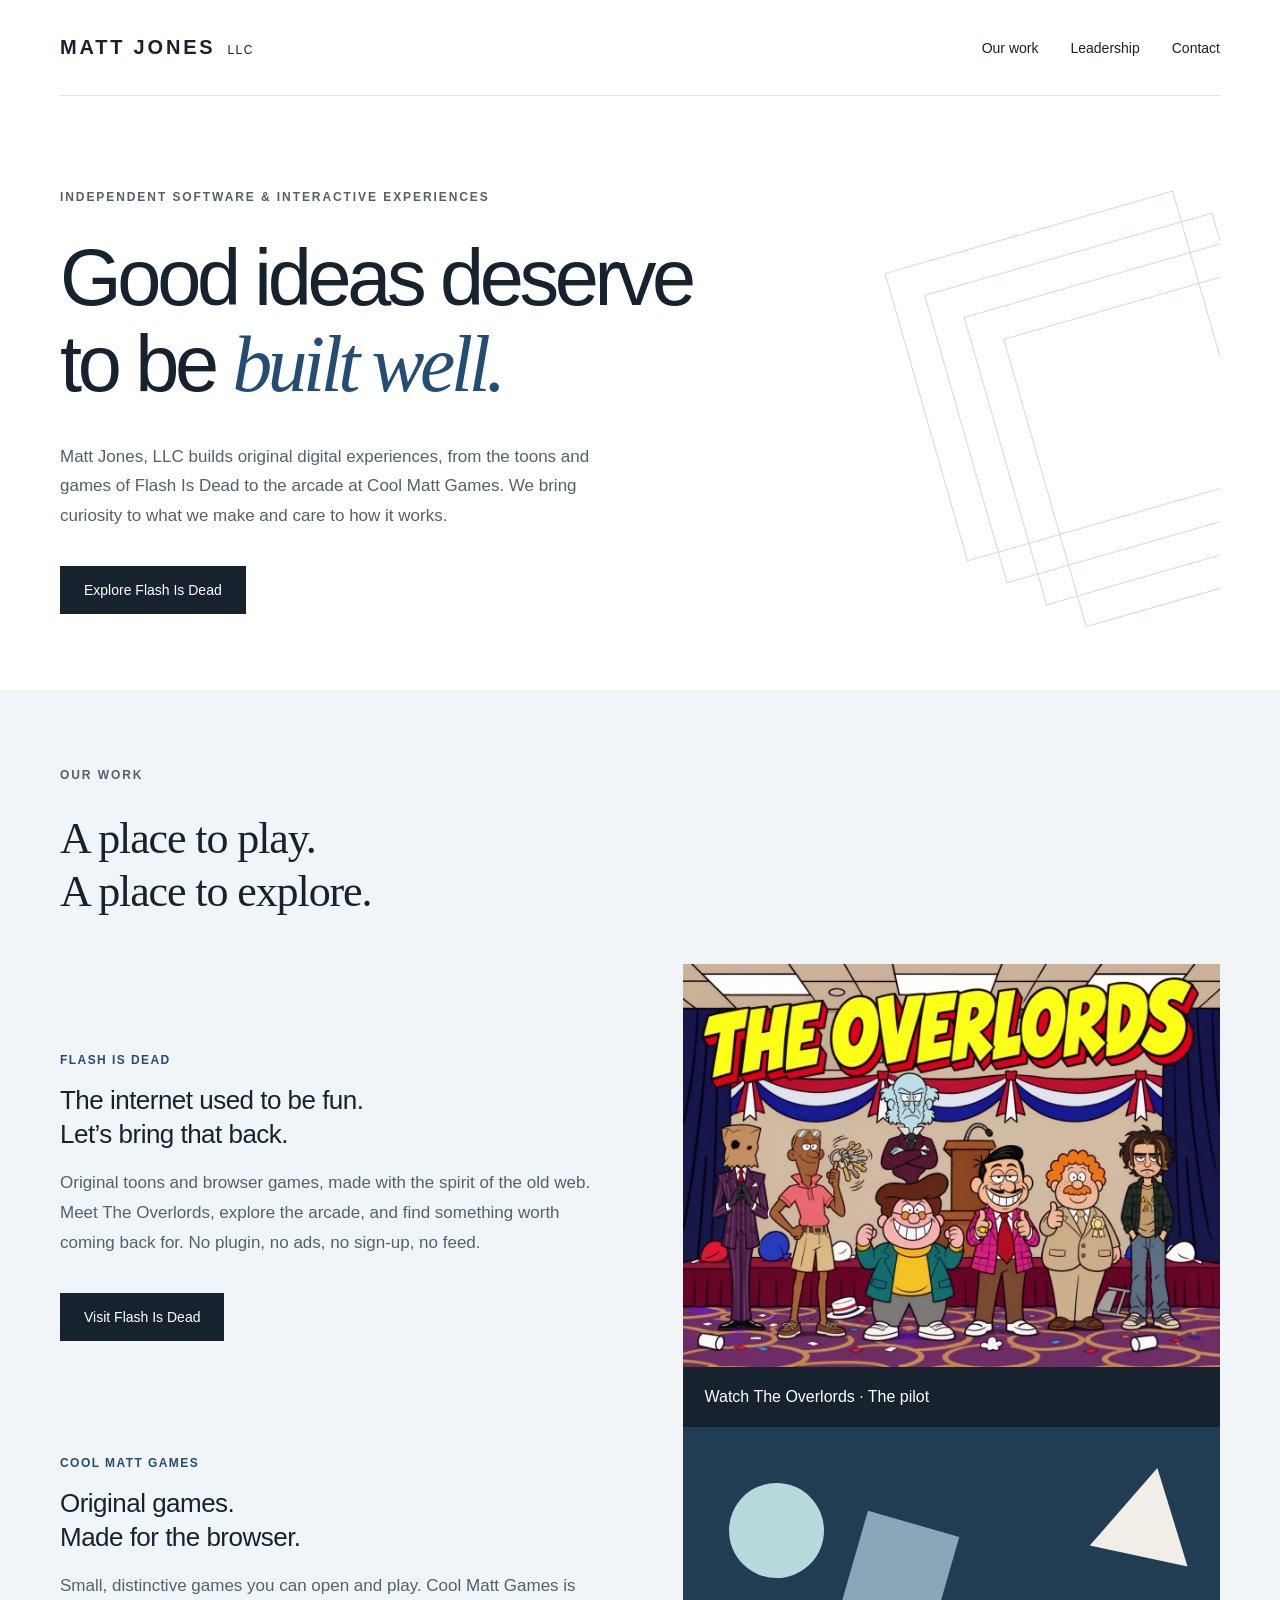
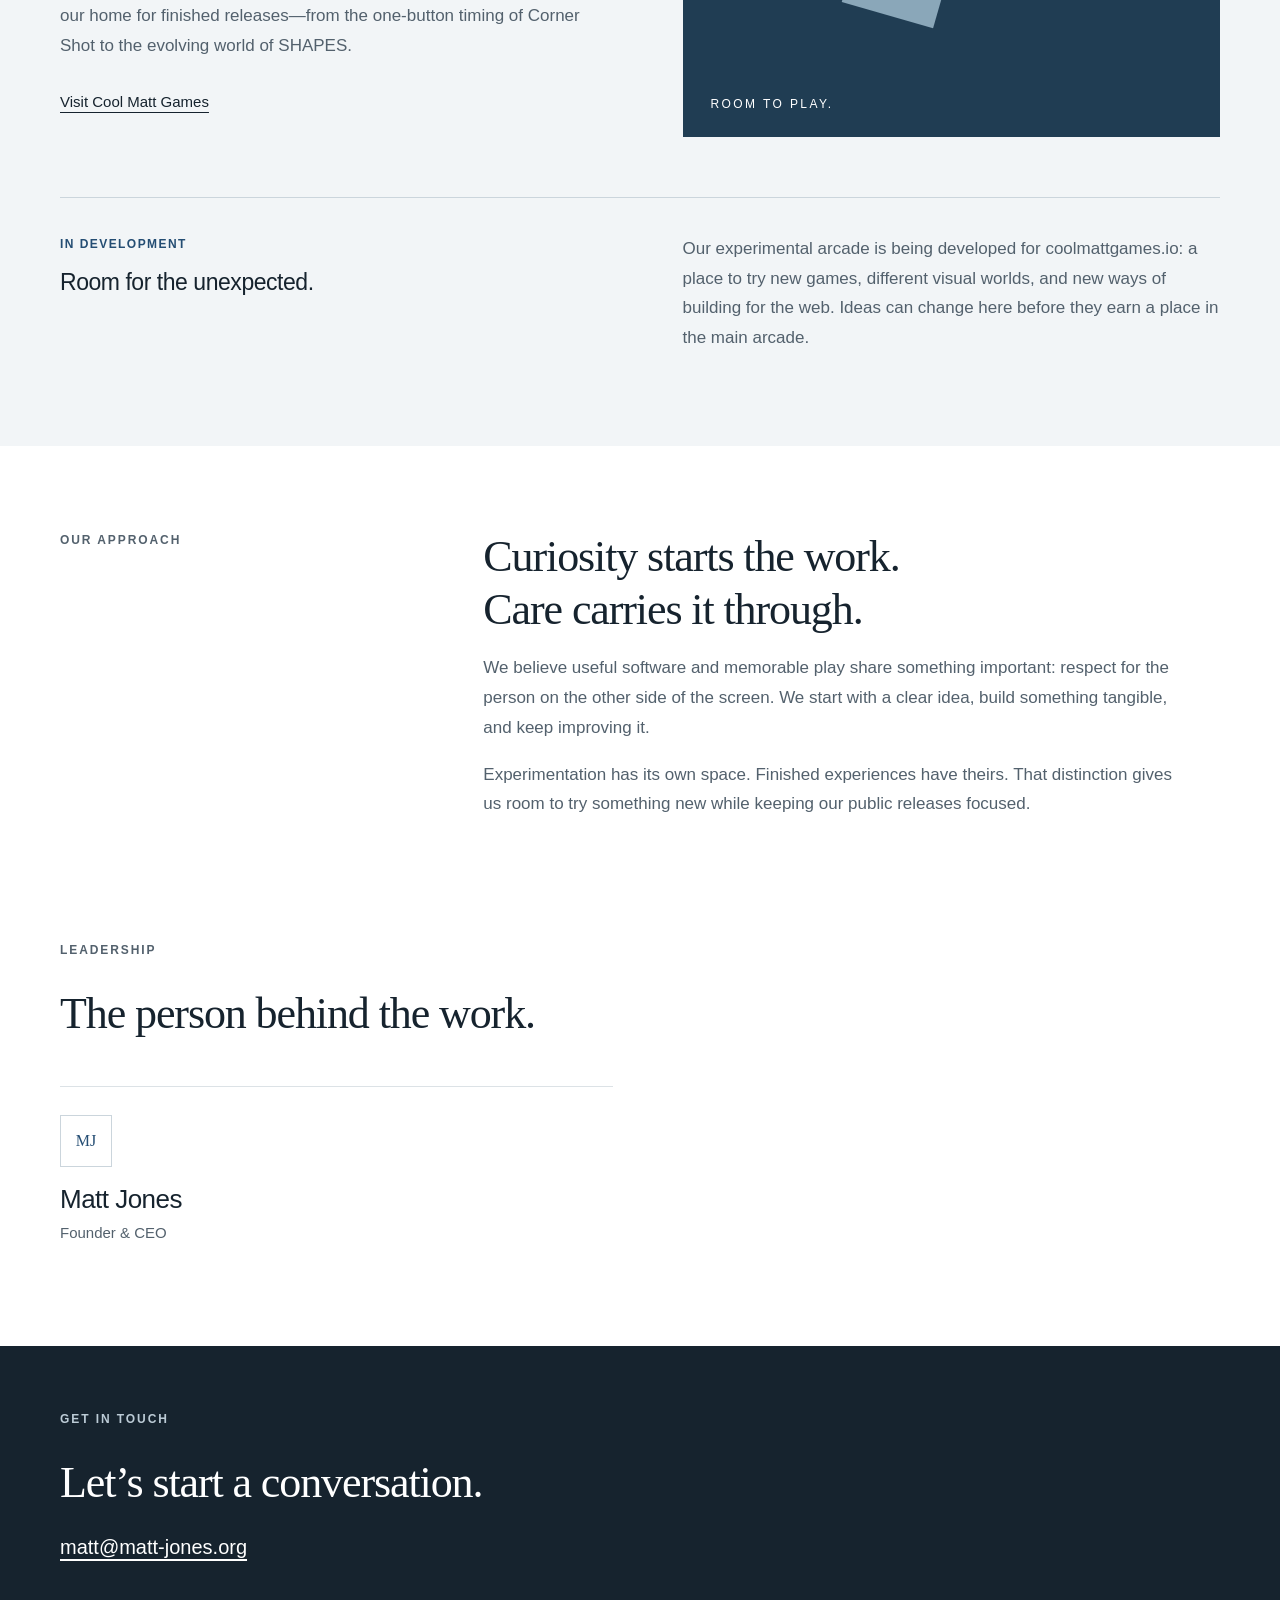
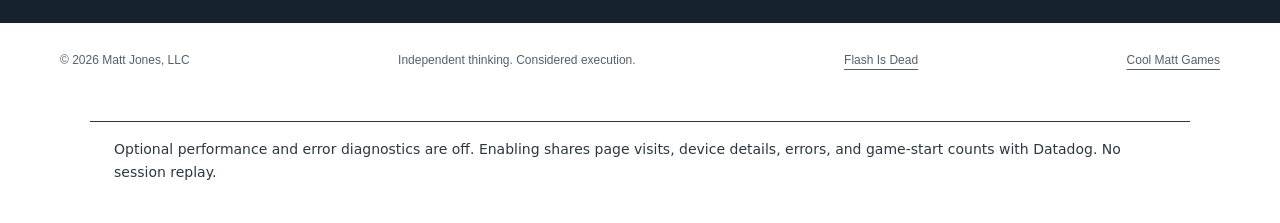
==== site/index.html @ fa7d37fa "Use Matt Jones avatar as the company favicon" ====
<!doctype html>
<html lang="en">
<head>
<meta charset="utf-8"><meta name="viewport" content="width=device-width, initial-scale=1">
<title>Matt Jones, LLC | Independent software & interactive experiences</title>
<meta name="description" content="Matt Jones, LLC is the company behind Flash Is Dead and Cool Matt Games. Original toons, browser games, and independent digital experiences.">
<link rel="canonical" href="https://matt-jones.org/"><link rel="stylesheet" href="assets/company.css">
<meta property="og:title" content="Matt Jones, LLC"><meta property="og:description" content="Original toons. Browser games. Independent experiences. Discover Flash Is Dead, from Matt Jones, LLC."><meta property="og:type" content="website"><meta property="og:url" content="https://matt-jones.org/">
<script defer src="./assets/monitoring-config.js"></script>
<script defer src="./assets/monitoring.js"></script>
<link rel="icon" href="favicon.ico?v=20261124" sizes="16x16 32x32 48x48">
<link rel="icon" type="image/png" sizes="16x16" href="favicon-16x16.png?v=20261124">
<link rel="icon" type="image/png" sizes="32x32" href="favicon-32x32.png?v=20261124">
</head>
<body>
<a class="skip" href="#main">Skip to content</a>
<header class="wrap"><a class="wordmark" href="./" aria-label="Matt Jones LLC home">MATT JONES<span>LLC</span></a><nav aria-label="Main navigation"><a href="#work">Our work</a><a href="#leadership">Leadership</a><a href="mailto:matt@matt-jones.org">Contact</a></nav></header>
<main id="main">
<section class="hero wrap"><p class="eyebrow">INDEPENDENT SOFTWARE & INTERACTIVE EXPERIENCES</p><h1>Good ideas deserve<br>to be <em>built well.</em></h1><div class="intro"><p>Matt Jones, LLC builds original digital experiences, from the toons and games of Flash Is Dead to the arcade at Cool Matt Games. We bring curiosity to what we make and care to how it works.</p><a class="button" href="https://flashisdead.com/">Explore Flash Is Dead</a></div><div class="architectural" aria-hidden="true"><span></span><span></span><span></span><span></span></div></section>
<section class="work" id="work"><div class="wrap"><div class="section-heading"><p class="eyebrow">OUR WORK</p><h2>A place to play.<br>A place to explore.</h2></div><article class="project featured-project" aria-labelledby="flash-title">
<div><span class="tag">FLASH IS DEAD</span><h3 id="flash-title">The internet used to be fun.<br>Let’s bring that back.</h3><p>Original toons and browser games, made with the spirit of the old web. Meet The Overlords, explore the arcade, and find something worth coming back for. No plugin, no ads, no sign-up, no feed.</p><a class="button" href="https://flashisdead.com/">Visit Flash Is Dead</a></div>
<a class="toon-preview" href="https://flashisdead.com/toons/the-overlords/" aria-label="Watch The Overlords on Flash Is Dead"><img src="assets/flash-is-dead-overlords.jpg" alt="The cast of The Overlords, an original cartoon on Flash Is Dead" width="800" height="600" loading="lazy"><span>Watch The Overlords · The pilot</span></a>
</article><article class="project"><div><span class="tag">COOL MATT GAMES</span><h3>Original games.<br>Made for the browser.</h3><p>Small, distinctive games you can open and play. Cool Matt Games is our home for finished releases—from the one-button timing of Corner Shot to the evolving world of SHAPES.</p><a class="text-link" href="https://coolmatt.games">Visit Cool Matt Games</a></div><div class="game-art" aria-hidden="true"><div class="circle"></div><div class="square"></div><div class="triangle"></div><span>ROOM TO PLAY.</span></div></article><article class="experiment"><div><span class="tag">IN DEVELOPMENT</span><h3>Room for the unexpected.</h3></div><p>Our experimental arcade is being developed for coolmattgames.io: a place to try new games, different visual worlds, and new ways of building for the web. Ideas can change here before they earn a place in the main arcade.</p></article></div></section>
<section class="approach wrap"><p class="eyebrow">OUR APPROACH</p><div><h2>Curiosity starts the work.<br>Care carries it through.</h2><p>We believe useful software and memorable play share something important: respect for the person on the other side of the screen. We start with a clear idea, build something tangible, and keep improving it.</p><p>Experimentation has its own space. Finished experiences have theirs. That distinction gives us room to try something new while keeping our public releases focused.</p></div></section>
<section id="leadership" class="leadership wrap"><div class="section-heading"><p class="eyebrow">LEADERSHIP</p><h2>The person behind the work.</h2></div><div class="people"><article><span class="monogram" aria-hidden="true">MJ</span><h3>Matt Jones</h3><p>Founder & CEO</p></article></div></section>
<section class="contact"><div class="wrap"><p class="eyebrow">GET IN TOUCH</p><h2>Let’s start a conversation.</h2><a href="mailto:matt@matt-jones.org">matt@matt-jones.org</a></div></section>
</main><footer class="wrap"><span>© 2026 Matt Jones, LLC</span><span>Independent thinking. Considered execution.</span><a href="https://flashisdead.com/">Flash Is Dead</a><a href="https://coolmatt.games">Cool Matt Games</a></footer>
</body></html>
---- site/assets/company.css ----
:root{color-scheme:light;--ink:#16232e;--muted:#53616d;--blue:#244d73;--line:#dce2e6;--paper:#fff;--soft:#f2f5f7;font-family:Arial,Helvetica,sans-serif;color:var(--ink);background:var(--paper)}
*{box-sizing:border-box}body{margin:0}a{color:inherit;text-underline-offset:5px}a:focus-visible{outline:3px solid #2e72ad;outline-offset:6px}.wrap{width:min(1160px,calc(100% - 96px));margin-inline:auto}header{display:flex;align-items:center;justify-content:space-between;padding-block:36px;border-bottom:1px solid var(--line)}.wordmark{text-decoration:none;letter-spacing:.14em;font-size:20px;font-weight:800}.wordmark span{font-weight:400;font-size:12px;letter-spacing:.12em;margin-left:12px}nav{display:flex;gap:32px}nav a{text-decoration:none;font-size:14px}nav a:hover,.text-link:hover{color:var(--blue)}.eyebrow{font-size:12px;letter-spacing:.16em;font-weight:700;margin:0 0 28px;line-height:1.6}.hero{padding-top:92px;position:relative;overflow:hidden;padding-bottom:76px}.hero h1{font-size:clamp(48px,6.2vw,82px);font-weight:400;line-height:1.08;letter-spacing:-.055em;margin:0 0 34px;position:relative;z-index:1}.hero em{font-family:Georgia,serif;font-weight:400;color:var(--blue)}.intro{max-width:570px;position:relative;z-index:1}.intro p,p{font-size:17px;line-height:1.75;color:var(--muted)}.button{display:inline-block;background:var(--ink);color:white;text-decoration:none;padding:16px 24px;font-size:14px;margin-top:18px}.button:hover{background:var(--blue)}.architectural{position:absolute;right:0;top:130px;width:300px;height:300px;transform:rotate(-16deg);opacity:.5;z-index:0}.architectural span{position:absolute;border:1px solid #a8b6c0;width:100%;height:100%}.architectural span:nth-child(2){inset:32px}.architectural span:nth-child(3){inset:64px}.architectural span:nth-child(4){inset:96px}.work{background:var(--soft);padding:76px 0}.section-heading{margin-bottom:45px}h2{font-family:Georgia,serif;font-size:clamp(30px,3.5vw,44px);font-weight:400;line-height:1.2;letter-spacing:-.025em;margin:0}h3{font-size:26px;line-height:1.3;font-weight:500;letter-spacing:-.02em;margin:16px 0}.project{display:grid;grid-template-columns:1fr 1fr;gap:85px;align-items:center}.tag{font-size:12px;font-weight:700;letter-spacing:.12em;color:var(--blue)}.text-link{font-size:15px;display:inline-block;margin-top:15px}.game-art{height:310px;background:#203d53;position:relative;overflow:hidden}.game-art span{position:absolute;left:28px;bottom:26px;color:#fff;font-size:12px;letter-spacing:.2em}.circle{width:95px;height:95px;border-radius:50%;background:#b8d9db;position:absolute;top:56px;left:46px}.square{width:95px;height:95px;background:#8aa7b9;position:absolute;top:95px;left:170px;transform:rotate(16deg)}.triangle{position:absolute;right:22px;top:40px;width:0;height:0;border-left:50px solid transparent;border-right:50px solid transparent;border-bottom:90px solid #f0eee7;transform:rotate(12deg)}.experiment{border-top:1px solid #cbd5dc;margin-top:60px;padding-top:36px;display:grid;grid-template-columns:1fr 1fr;gap:85px}.experiment p{margin-top:0}.experiment h3{font-size:23px}.approach{padding-block:85px;display:grid;grid-template-columns:1fr 2fr;gap:55px}.approach p{max-width:700px}.leadership{padding-block:20px 85px}.people{display:grid;grid-template-columns:1fr 1fr;gap:55px}.people article{border-top:1px solid var(--line);padding-top:28px}.monogram{display:inline-flex;width:52px;height:52px;border:1px solid #cbd5dc;align-items:center;justify-content:center;font-family:Georgia,serif;color:var(--blue)}.people h3{margin-bottom:3px}.people p{margin-top:0;font-size:15px}.contact{background:var(--ink);color:white;padding-block:64px}.contact a{display:inline-block;margin-top:26px;font-size:20px}.contact .eyebrow{color:#bccbd6}footer{display:flex;flex-wrap:wrap;gap:24px;justify-content:space-between;padding-block:30px;font-size:12px;color:var(--muted)}.skip{position:absolute;left:20px;top:-80px;background:white;padding:12px;z-index:10}.skip:focus{top:12px}
@media(max-width:900px){.architectural{right:-200px;opacity:.25}.project,.experiment{gap:35px}.triangle{right:-15px}.square{left:130px}.wrap{width:calc(100% - 48px)}}@media(max-width:620px){header{align-items:flex-start;gap:24px;flex-direction:column;padding-block:24px}nav{gap:26px}.hero{padding-block:55px}.hero h1{font-size:48px}.eyebrow{font-size:11px}.architectural{display:none}.work{padding-block:48px}.project,.experiment,.approach{grid-template-columns:1fr;gap:24px}.game-art{height:260px}.square{left:45%}.triangle{right:20px}.experiment{margin-top:36px}.approach{padding-block:52px}.people{gap:20px}.people h3{font-size:22px}.leadership{padding-bottom:48px}footer{flex-direction:column;gap:14px}.contact{padding-block:45px}}
nav{flex-wrap:wrap}.actions{display:flex;flex-wrap:wrap;align-items:center;gap:14px 28px;margin-top:18px}.actions .button,.actions .text-link{margin-top:0}.footer-links{display:flex;gap:24px}
.flash{background:var(--ink);color:#fff;padding:76px 0}.flash .wrap{display:grid;grid-template-columns:1fr 1fr;gap:85px;align-items:center}.flash .eyebrow{color:#bccbd6}.flash h2{font-size:clamp(38px,4.6vw,60px);line-height:1.08;margin-bottom:28px}.flash h2 em{color:#b8d9db}.flash p{color:#d5dee5;max-width:520px}.flash .actions{margin-top:28px}.button.light{background:#fff;color:var(--ink)}.button.light:hover{background:#b8d9db}.flash .text-link{color:#fff}.flash .text-link:hover{color:#b8d9db}.flash a:focus-visible{outline-color:#b8d9db}
.toon-preview{display:block;background:var(--ink);color:#fff;text-decoration:none}.toon-preview img{display:block;width:100%;height:auto;aspect-ratio:4/3;object-fit:cover}.toon-preview span{display:block;padding:18px 22px;font-size:16px;line-height:1.5}.toon-preview:hover span{text-decoration:underline}
.stack{padding-block:85px 60px}.stack-intro{display:grid;grid-template-columns:1fr 1fr;gap:85px;align-items:end;margin-bottom:50px}.stack-intro p{margin:0}.stack-list{display:grid;grid-template-columns:repeat(3,1fr);gap:0 55px;margin:0}.stack-list div{border-top:1px solid var(--line);padding:26px 0 32px}.stack-list dt{font-size:12px;font-weight:700;letter-spacing:.12em;color:var(--blue)}.stack-list dd{margin:14px 0 0;font-size:16px;line-height:1.7;color:var(--muted)}.stack-list strong{display:block;color:var(--ink);font-size:20px;font-weight:500;letter-spacing:-.015em;line-height:1.35;margin-bottom:6px}
@media(max-width:900px){.flash .wrap,.stack-intro{gap:35px}.stack-list{grid-template-columns:1fr 1fr;gap:0 35px}}@media(max-width:620px){nav{gap:12px 24px}.flash{padding-block:48px}.flash .wrap,.stack-intro{grid-template-columns:1fr;gap:28px}.stack{padding-block:52px}.stack-intro{margin-bottom:32px}.stack-list{grid-template-columns:1fr}}
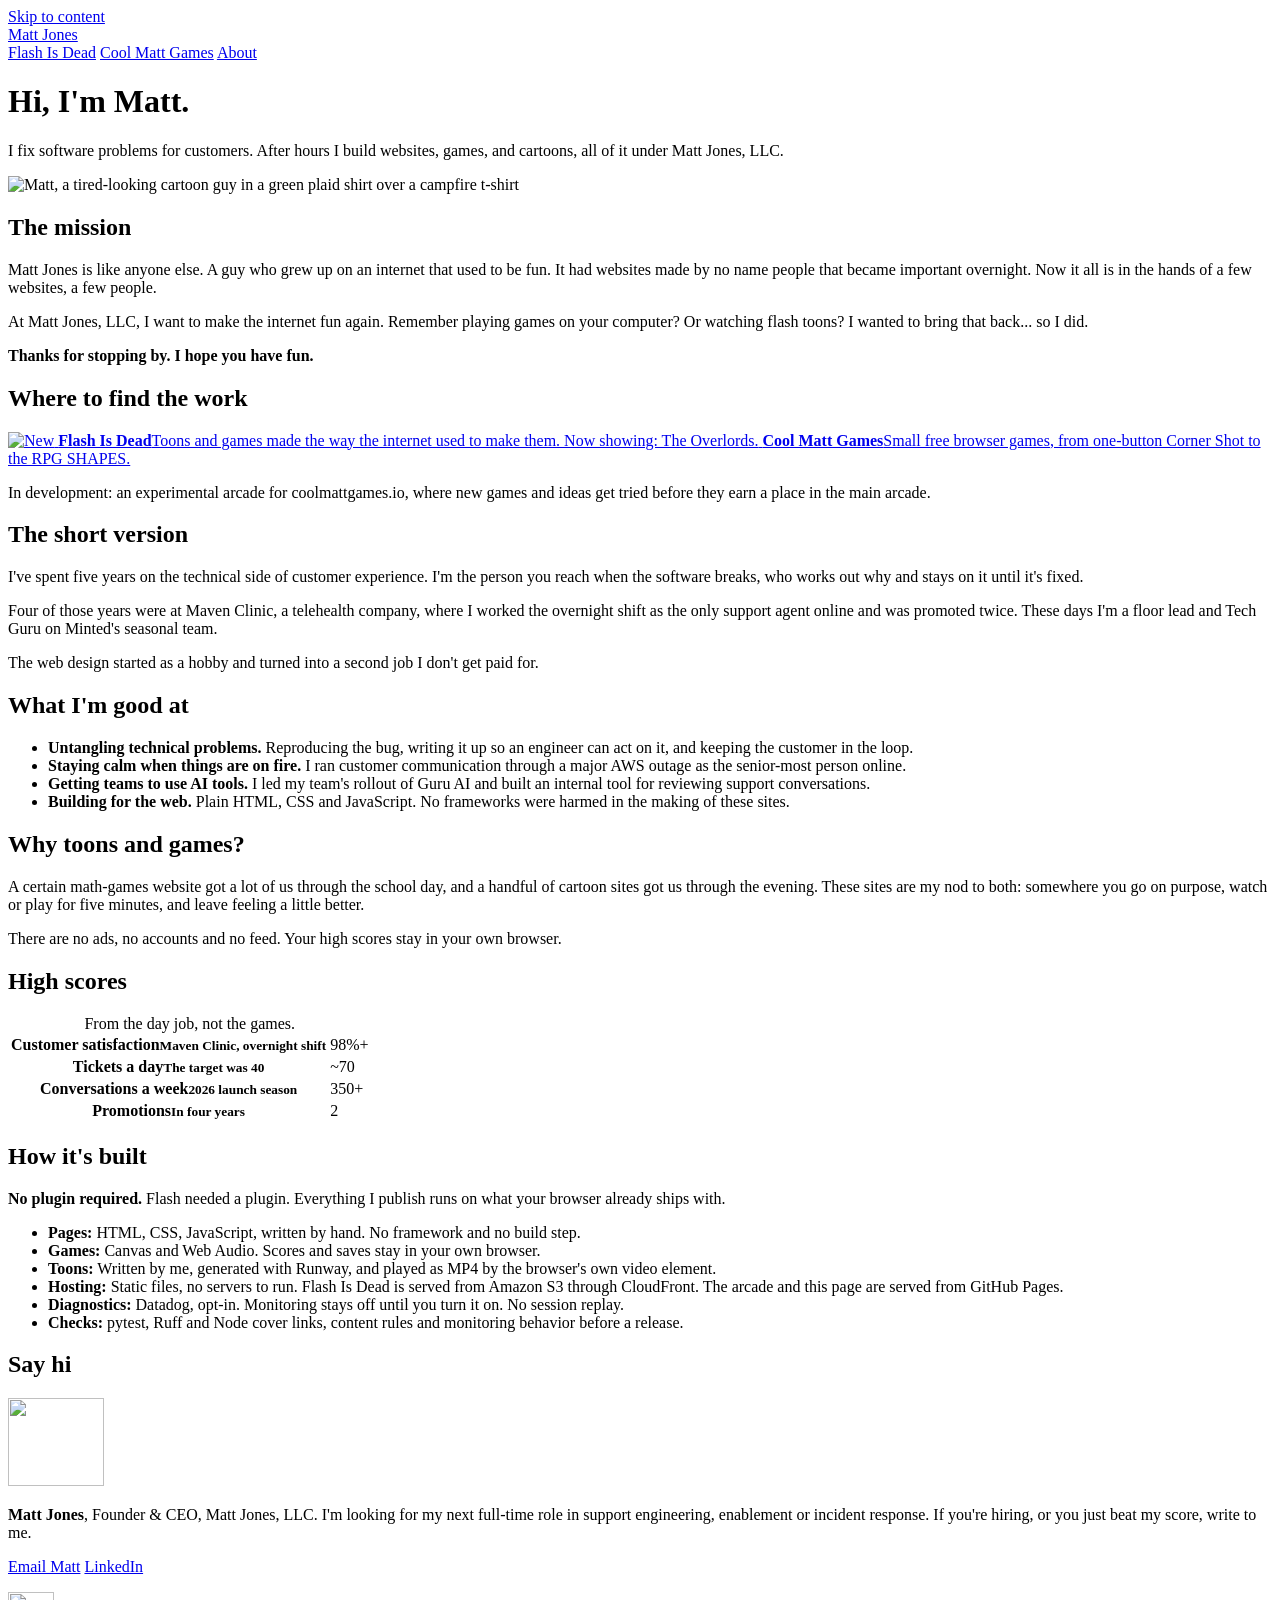
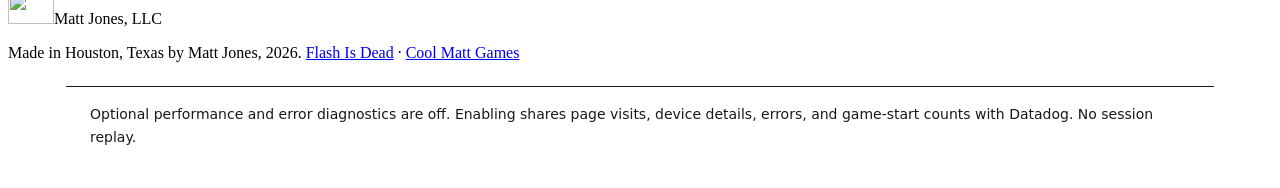
==== commit e28b47e6: "Make matt-jones.org the About section for all the sites Rebuild the home page in the same look as Fl" ====
--- a/site/index.html
+++ b/site/index.html
@@ -1,28 +1,181 @@
 <!doctype html>
 <html lang="en">
 <head>
-<meta charset="utf-8"><meta name="viewport" content="width=device-width, initial-scale=1">
-<title>Matt Jones, LLC | Independent software & interactive experiences</title>
-<meta name="description" content="Matt Jones, LLC is the company behind Flash Is Dead and Cool Matt Games. Original toons, browser games, and independent digital experiences.">
-<link rel="canonical" href="https://matt-jones.org/"><link rel="stylesheet" href="assets/company.css">
-<meta property="og:title" content="Matt Jones, LLC"><meta property="og:description" content="Original toons. Browser games. Independent experiences. Discover Flash Is Dead, from Matt Jones, LLC."><meta property="og:type" content="website"><meta property="og:url" content="https://matt-jones.org/">
-<script defer src="./assets/monitoring-config.js"></script>
-<script defer src="./assets/monitoring.js"></script>
-<link rel="icon" href="favicon.ico?v=20261124" sizes="16x16 32x32 48x48">
-<link rel="icon" type="image/png" sizes="16x16" href="favicon-16x16.png?v=20261124">
-<link rel="icon" type="image/png" sizes="32x32" href="favicon-32x32.png?v=20261124">
+<meta charset="utf-8">
+<meta name="viewport" content="width=device-width, initial-scale=1, viewport-fit=cover">
+<title>About Matt | Matt Jones, LLC</title>
+<meta name="description" content="Matt Jones, LLC is the home of Flash Is Dead and Cool Matt Games. Matt Jones: five years in tech-facing customer experience, making web cartoons and browser games on the side.">
+<meta name="theme-color" content="#071a3d">
+<meta property="og:title" content="About Matt | Matt Jones, LLC">
+<meta property="og:description" content="The person and the company behind Flash Is Dead and Cool Matt Games.">
+<meta property="og:type" content="profile">
+<meta property="og:url" content="https://matt-jones.org/">
+<link rel="canonical" href="https://matt-jones.org/">
+<link rel="icon" href="/favicon.svg" type="image/svg+xml">
+<link rel="stylesheet" href="/assets/site.css">
+<link rel="stylesheet" href="/assets/hub.css">
+<script defer src="/assets/monitoring-config.js"></script>
+<script defer src="/assets/monitoring.js"></script>
 </head>
 <body>
 <a class="skip" href="#main">Skip to content</a>
-<header class="wrap"><a class="wordmark" href="./" aria-label="Matt Jones LLC home">MATT JONES<span>LLC</span></a><nav aria-label="Main navigation"><a href="#work">Our work</a><a href="#leadership">Leadership</a><a href="mailto:matt@matt-jones.org">Contact</a></nav></header>
-<main id="main">
-<section class="hero wrap"><p class="eyebrow">INDEPENDENT SOFTWARE & INTERACTIVE EXPERIENCES</p><h1>Good ideas deserve<br>to be <em>built well.</em></h1><div class="intro"><p>Matt Jones, LLC builds original digital experiences, from the toons and games of Flash Is Dead to the arcade at Cool Matt Games. We bring curiosity to what we make and care to how it works.</p><a class="button" href="https://flashisdead.com/">Explore Flash Is Dead</a></div><div class="architectural" aria-hidden="true"><span></span><span></span><span></span><span></span></div></section>
-<section class="work" id="work"><div class="wrap"><div class="section-heading"><p class="eyebrow">OUR WORK</p><h2>A place to play.<br>A place to explore.</h2></div><article class="project featured-project" aria-labelledby="flash-title">
-<div><span class="tag">FLASH IS DEAD</span><h3 id="flash-title">The internet used to be fun.<br>Let’s bring that back.</h3><p>Original toons and browser games, made with the spirit of the old web. Meet The Overlords, explore the arcade, and find something worth coming back for. No plugin, no ads, no sign-up, no feed.</p><a class="button" href="https://flashisdead.com/">Visit Flash Is Dead</a></div>
-<a class="toon-preview" href="https://flashisdead.com/toons/the-overlords/" aria-label="Watch The Overlords on Flash Is Dead"><img src="assets/flash-is-dead-overlords.jpg" alt="The cast of The Overlords, an original cartoon on Flash Is Dead" width="800" height="600" loading="lazy"><span>Watch The Overlords · The pilot</span></a>
-</article><article class="project"><div><span class="tag">COOL MATT GAMES</span><h3>Original games.<br>Made for the browser.</h3><p>Small, distinctive games you can open and play. Cool Matt Games is our home for finished releases—from the one-button timing of Corner Shot to the evolving world of SHAPES.</p><a class="text-link" href="https://coolmatt.games">Visit Cool Matt Games</a></div><div class="game-art" aria-hidden="true"><div class="circle"></div><div class="square"></div><div class="triangle"></div><span>ROOM TO PLAY.</span></div></article><article class="experiment"><div><span class="tag">IN DEVELOPMENT</span><h3>Room for the unexpected.</h3></div><p>Our experimental arcade is being developed for coolmattgames.io: a place to try new games, different visual worlds, and new ways of building for the web. Ideas can change here before they earn a place in the main arcade.</p></article></div></section>
-<section class="approach wrap"><p class="eyebrow">OUR APPROACH</p><div><h2>Curiosity starts the work.<br>Care carries it through.</h2><p>We believe useful software and memorable play share something important: respect for the person on the other side of the screen. We start with a clear idea, build something tangible, and keep improving it.</p><p>Experimentation has its own space. Finished experiences have theirs. That distinction gives us room to try something new while keeping our public releases focused.</p></div></section>
-<section id="leadership" class="leadership wrap"><div class="section-heading"><p class="eyebrow">LEADERSHIP</p><h2>The person behind the work.</h2></div><div class="people"><article><span class="monogram" aria-hidden="true">MJ</span><h3>Matt Jones</h3><p>Founder & CEO</p></article></div></section>
-<section class="contact"><div class="wrap"><p class="eyebrow">GET IN TOUCH</p><h2>Let’s start a conversation.</h2><a href="mailto:matt@matt-jones.org">matt@matt-jones.org</a></div></section>
-</main><footer class="wrap"><span>© 2026 Matt Jones, LLC</span><span>Independent thinking. Considered execution.</span><a href="https://flashisdead.com/">Flash Is Dead</a><a href="https://coolmatt.games">Cool Matt Games</a></footer>
-</body></html>
+<div class="sky-bubbles" aria-hidden="true"></div>
+
+<div class="page">
+  <header class="topbar">
+    <a class="brand" href="/"><span class="brand-orb" aria-hidden="true"></span>Matt Jones</a>
+    <nav class="nav" aria-label="Site">
+      <a href="https://flashisdead.com/">Flash Is Dead</a>
+      <a href="https://coolmatt.games/">Cool Matt Games</a>
+      <a href="/" aria-current="page">About</a>
+    </nav>
+  </header>
+
+  <main id="main">
+    <div class="masthead with-pal">
+      <div>
+        <h1 class="wordmark">Hi, I'm Matt.</h1>
+        <p class="tagline">I fix software problems for customers. After hours I build websites, games, and cartoons, all of it under Matt Jones, LLC.</p>
+      </div>
+      <div class="heroes">
+        <img class="hero-matt" src="/assets/cast/matt.webp" alt="Matt, a tired-looking cartoon guy in a green plaid shirt over a campfire t-shirt" width="190" height="600">
+      </div>
+    </div>
+
+    <div class="desk">
+      <section class="win" aria-labelledby="mission-title">
+        <div class="win-bar">
+          <h2 id="mission-title">The mission</h2>
+          <span class="win-dots" aria-hidden="true"><i></i><i></i><i></i></span>
+        </div>
+        <div class="win-body">
+          <p>Matt Jones is like anyone else. A guy who grew up on an internet that used to be fun. It had websites made by no name people that became important overnight. Now it all is in the hands of a few websites, a few people.</p>
+          <p>At Matt Jones, LLC, I want to make the internet fun again. Remember playing games on your computer? Or watching flash toons? I wanted to bring that back... so I did.</p>
+          <p><strong>Thanks for stopping by. I hope you have fun.</strong></p>
+        </div>
+      </section>
+
+      <section class="win" aria-labelledby="work-title" id="work">
+        <div class="win-bar">
+          <h2 id="work-title">Where to find the work</h2>
+          <span class="win-dots" aria-hidden="true"><i></i><i></i><i></i></span>
+        </div>
+        <div class="win-body">
+          <div class="shelf">
+            <a class="cart is-new" href="https://flashisdead.com/" id="flash-is-dead">
+              <picture class="cart-new"><source media="(prefers-reduced-motion: reduce)" srcset="/assets/gifs/new-badge.png"><img class="gif" src="/assets/gifs/new-badge.gif" alt="New" width="64" height="64"></picture>
+              <span class="cart-art toon" aria-hidden="true"></span>
+              <span><strong>Flash Is Dead</strong><span>Toons and games made the way the internet used to make them. Now showing: The Overlords.</span></span>
+            </a>
+            <a class="cart" href="https://coolmatt.games/">
+              <span class="cart-art corner" aria-hidden="true"></span>
+              <span><strong>Cool Matt Games</strong><span>Small free browser games, from one-button Corner Shot to the RPG SHAPES.</span></span>
+            </a>
+          </div>
+          <p class="fine">In development: an experimental arcade for coolmattgames.io, where new games and ideas get tried before they earn a place in the main arcade.</p>
+        </div>
+      </section>
+
+      <div class="stack">
+        <section class="win" aria-labelledby="short-title">
+          <div class="win-bar">
+            <h2 id="short-title">The short version</h2>
+            <span class="win-dots" aria-hidden="true"><i></i><i></i><i></i></span>
+          </div>
+          <div class="win-body">
+            <p>I've spent five years on the technical side of customer experience. I'm the person you reach when the software breaks, who works out why and stays on it until it's fixed.</p>
+            <p>Four of those years were at Maven Clinic, a telehealth company, where I worked the overnight shift as the only support agent online and was promoted twice. These days I'm a floor lead and Tech Guru on Minted's seasonal team.</p>
+            <p>The web design started as a hobby and turned into a second job I don't get paid for.</p>
+          </div>
+        </section>
+
+        <section class="win" aria-labelledby="good-title">
+          <div class="win-bar">
+            <h2 id="good-title">What I'm good at</h2>
+            <span class="win-dots" aria-hidden="true"><i></i><i></i><i></i></span>
+          </div>
+          <div class="win-body">
+            <ul class="plain-list">
+              <li><strong>Untangling technical problems.</strong> Reproducing the bug, writing it up so an engineer can act on it, and keeping the customer in the loop.</li>
+              <li><strong>Staying calm when things are on fire.</strong> I ran customer communication through a major AWS outage as the senior-most person online.</li>
+              <li><strong>Getting teams to use AI tools.</strong> I led my team's rollout of Guru AI and built an internal tool for reviewing support conversations.</li>
+              <li><strong>Building for the web.</strong> Plain HTML, CSS and JavaScript. No frameworks were harmed in the making of these sites.</li>
+            </ul>
+          </div>
+        </section>
+
+        <section class="win" aria-labelledby="why-title">
+          <div class="win-bar">
+            <h2 id="why-title">Why toons and games?</h2>
+            <span class="win-dots" aria-hidden="true"><i></i><i></i><i></i></span>
+          </div>
+          <div class="win-body">
+            <p>A certain math-games website got a lot of us through the school day, and a handful of cartoon sites got us through the evening. These sites are my nod to both: somewhere you go on purpose, watch or play for five minutes, and leave feeling a little better.</p>
+            <p>There are no ads, no accounts and no feed. Your high scores stay in your own browser.</p>
+          </div>
+        </section>
+      </div>
+
+      <div class="stack">
+        <section class="win" aria-labelledby="scores-title">
+          <div class="win-bar">
+            <h2 id="scores-title">High scores</h2>
+            <span class="win-dots" aria-hidden="true"><i></i><i></i><i></i></span>
+          </div>
+          <div class="win-body">
+            <table class="scores">
+              <caption>From the day job, not the games.</caption>
+              <tbody>
+                <tr><th scope="row">Customer satisfaction<small>Maven Clinic, overnight shift</small></th><td><span class="lcd">98%+</span></td></tr>
+                <tr><th scope="row">Tickets a day<small>The target was 40</small></th><td><span class="lcd">~70</span></td></tr>
+                <tr><th scope="row">Conversations a week<small>2026 launch season</small></th><td><span class="lcd">350+</span></td></tr>
+                <tr><th scope="row">Promotions<small>In four years</small></th><td><span class="lcd">2</span></td></tr>
+              </tbody>
+            </table>
+          </div>
+        </section>
+
+        <section class="win" aria-labelledby="stack-title" id="stack">
+          <div class="win-bar">
+            <h2 id="stack-title">How it's built</h2>
+            <span class="win-dots" aria-hidden="true"><i></i><i></i><i></i></span>
+          </div>
+          <div class="win-body">
+            <p><strong>No plugin required.</strong> Flash needed a plugin. Everything I publish runs on what your browser already ships with.</p>
+            <ul class="plain-list">
+              <li><strong>Pages:</strong> HTML, CSS, JavaScript, written by hand. No framework and no build step.</li>
+              <li><strong>Games:</strong> Canvas and Web Audio. Scores and saves stay in your own browser.</li>
+              <li><strong>Toons:</strong> Written by me, generated with Runway, and played as MP4 by the browser's own video element.</li>
+              <li><strong>Hosting:</strong> Static files, no servers to run. Flash Is Dead is served from Amazon S3 through CloudFront. The arcade and this page are served from GitHub Pages.</li>
+              <li><strong>Diagnostics:</strong> Datadog, opt-in. Monitoring stays off until you turn it on. No session replay.</li>
+              <li><strong>Checks:</strong> pytest, Ruff and Node cover links, content rules and monitoring behavior before a release.</li>
+            </ul>
+          </div>
+        </section>
+
+        <section class="win" aria-labelledby="hi-title" id="leadership">
+          <div class="win-bar">
+            <h2 id="hi-title">Say hi</h2>
+            <span class="win-dots" aria-hidden="true"><i></i><i></i><i></i></span>
+          </div>
+          <div class="win-body">
+            <div class="who"><picture><source media="(prefers-reduced-motion: reduce)" srcset="/assets/gifs/mail.png"><img class="gif" src="/assets/gifs/mail.gif" alt="" width="96" height="88"></picture><p><strong>Matt Jones</strong>, Founder &amp; CEO, Matt Jones, LLC. I'm looking for my next full-time role in support engineering, enablement or incident response. If you're hiring, or you just beat my score, write to me.</p></div>
+            <div class="btn-row">
+              <a class="btn" href="mailto:matt@matt-jones.org">Email Matt</a>
+              <a class="btn btn-quiet" href="https://www.linkedin.com/in/mattjoneshtx" rel="noopener">LinkedIn</a>
+            </div>
+          </div>
+        </section>
+      </div>
+    </div>
+  </main>
+
+  <footer class="status">
+    <p><picture><source media="(prefers-reduced-motion: reduce)" srcset="/assets/gifs/equalizer.png"><img class="gif" src="/assets/gifs/equalizer.gif" alt="" width="46" height="32"></picture>Matt Jones, LLC</p>
+    <p>Made in Houston, Texas by Matt Jones, 2026. <a href="https://flashisdead.com/">Flash Is Dead</a> &middot; <a href="https://coolmatt.games/">Cool Matt Games</a></p>
+  </footer>
+</div>
+
+<script src="/assets/site.js"></script>
+</body>
+</html>
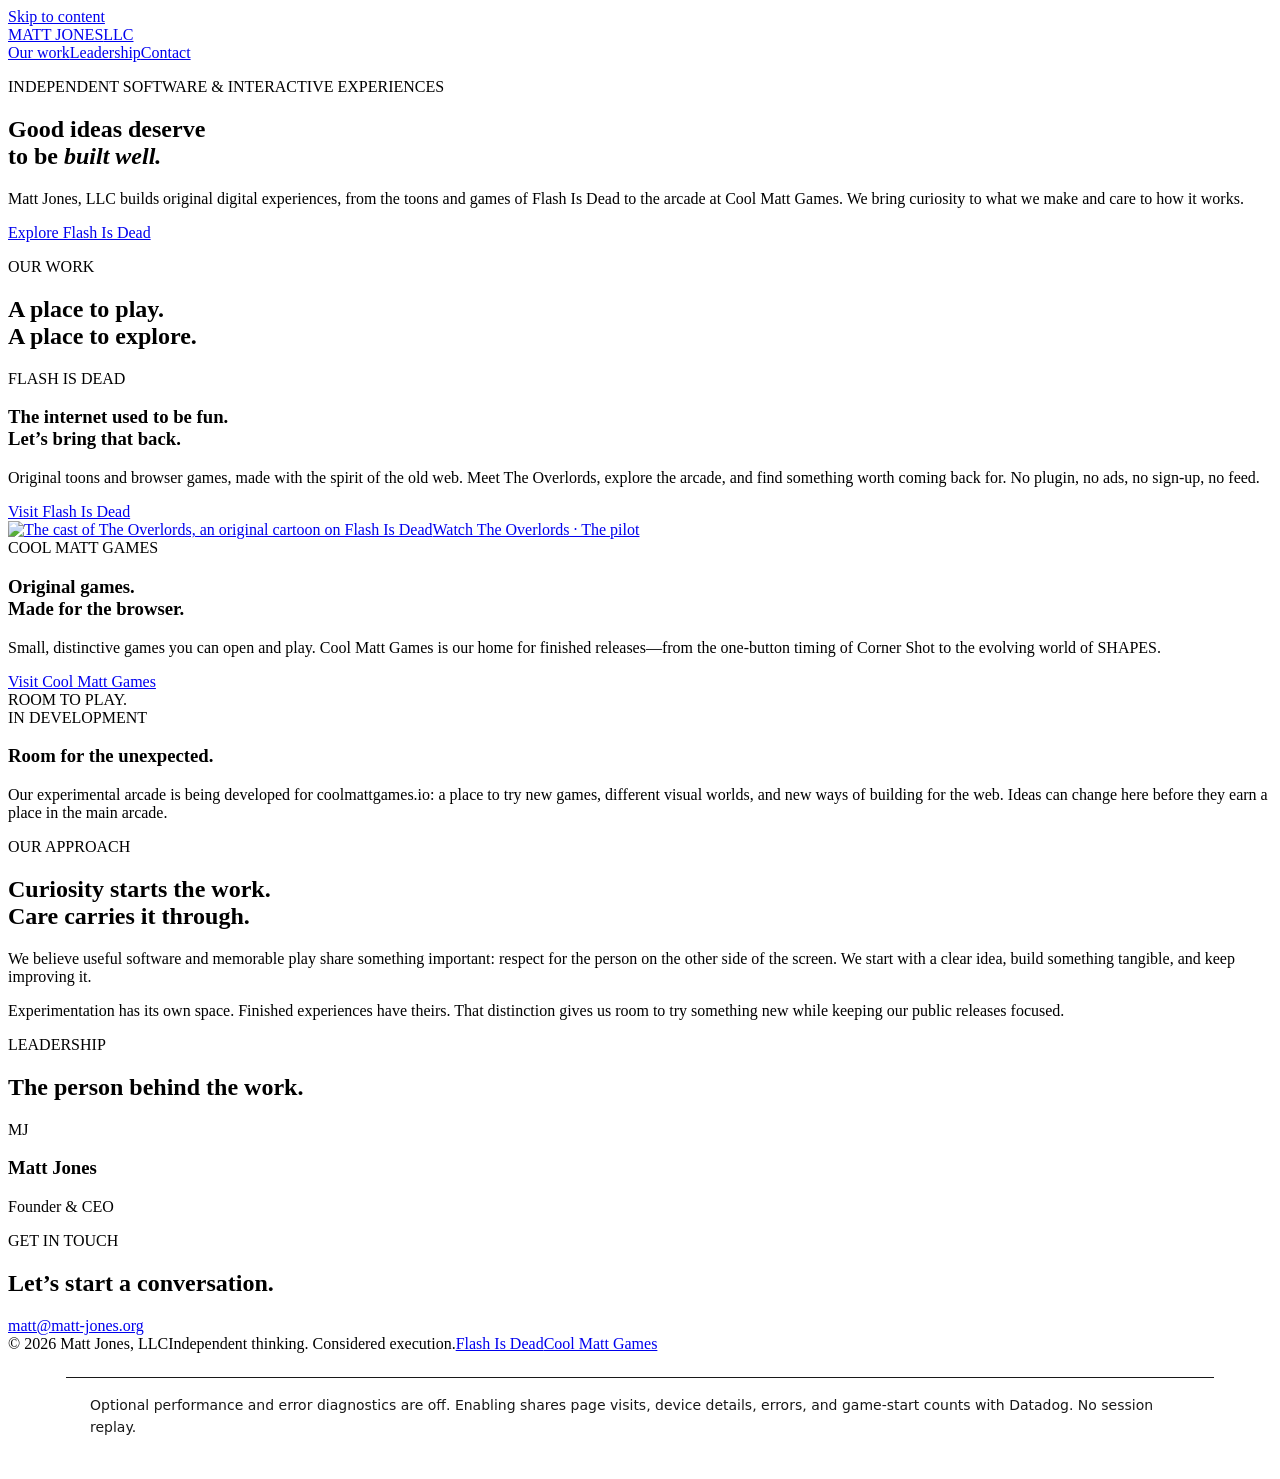
==== commit 81d39602: "Match avatar favicon to the Flash Is Dead character artwork" ====
--- a/site/index.html
+++ b/site/index.html
@@ -1,181 +1,28 @@
 <!doctype html>
 <html lang="en">
 <head>
-<meta charset="utf-8">
-<meta name="viewport" content="width=device-width, initial-scale=1, viewport-fit=cover">
-<title>About Matt | Matt Jones, LLC</title>
-<meta name="description" content="Matt Jones, LLC is the home of Flash Is Dead and Cool Matt Games. Matt Jones: five years in tech-facing customer experience, making web cartoons and browser games on the side.">
-<meta name="theme-color" content="#071a3d">
-<meta property="og:title" content="About Matt | Matt Jones, LLC">
-<meta property="og:description" content="The person and the company behind Flash Is Dead and Cool Matt Games.">
-<meta property="og:type" content="profile">
-<meta property="og:url" content="https://matt-jones.org/">
-<link rel="canonical" href="https://matt-jones.org/">
-<link rel="icon" href="/favicon.svg" type="image/svg+xml">
-<link rel="stylesheet" href="/assets/site.css">
-<link rel="stylesheet" href="/assets/hub.css">
-<script defer src="/assets/monitoring-config.js"></script>
-<script defer src="/assets/monitoring.js"></script>
+<meta charset="utf-8"><meta name="viewport" content="width=device-width, initial-scale=1">
+<title>Matt Jones, LLC | Independent software & interactive experiences</title>
+<meta name="description" content="Matt Jones, LLC is the company behind Flash Is Dead and Cool Matt Games. Original toons, browser games, and independent digital experiences.">
+<link rel="canonical" href="https://matt-jones.org/"><link rel="stylesheet" href="assets/company.css">
+<meta property="og:title" content="Matt Jones, LLC"><meta property="og:description" content="Original toons. Browser games. Independent experiences. Discover Flash Is Dead, from Matt Jones, LLC."><meta property="og:type" content="website"><meta property="og:url" content="https://matt-jones.org/">
+<script defer src="./assets/monitoring-config.js"></script>
+<script defer src="./assets/monitoring.js"></script>
+<link rel="icon" href="favicon.ico?v=20261124b" sizes="16x16 32x32 48x48">
+<link rel="icon" type="image/png" sizes="16x16" href="favicon-16x16.png?v=20261124b">
+<link rel="icon" type="image/png" sizes="32x32" href="favicon-32x32.png?v=20261124b">
 </head>
 <body>
 <a class="skip" href="#main">Skip to content</a>
-<div class="sky-bubbles" aria-hidden="true"></div>
-
-<div class="page">
-  <header class="topbar">
-    <a class="brand" href="/"><span class="brand-orb" aria-hidden="true"></span>Matt Jones</a>
-    <nav class="nav" aria-label="Site">
-      <a href="https://flashisdead.com/">Flash Is Dead</a>
-      <a href="https://coolmatt.games/">Cool Matt Games</a>
-      <a href="/" aria-current="page">About</a>
-    </nav>
-  </header>
-
-  <main id="main">
-    <div class="masthead with-pal">
-      <div>
-        <h1 class="wordmark">Hi, I'm Matt.</h1>
-        <p class="tagline">I fix software problems for customers. After hours I build websites, games, and cartoons, all of it under Matt Jones, LLC.</p>
-      </div>
-      <div class="heroes">
-        <img class="hero-matt" src="/assets/cast/matt.webp" alt="Matt, a tired-looking cartoon guy in a green plaid shirt over a campfire t-shirt" width="190" height="600">
-      </div>
-    </div>
-
-    <div class="desk">
-      <section class="win" aria-labelledby="mission-title">
-        <div class="win-bar">
-          <h2 id="mission-title">The mission</h2>
-          <span class="win-dots" aria-hidden="true"><i></i><i></i><i></i></span>
-        </div>
-        <div class="win-body">
-          <p>Matt Jones is like anyone else. A guy who grew up on an internet that used to be fun. It had websites made by no name people that became important overnight. Now it all is in the hands of a few websites, a few people.</p>
-          <p>At Matt Jones, LLC, I want to make the internet fun again. Remember playing games on your computer? Or watching flash toons? I wanted to bring that back... so I did.</p>
-          <p><strong>Thanks for stopping by. I hope you have fun.</strong></p>
-        </div>
-      </section>
-
-      <section class="win" aria-labelledby="work-title" id="work">
-        <div class="win-bar">
-          <h2 id="work-title">Where to find the work</h2>
-          <span class="win-dots" aria-hidden="true"><i></i><i></i><i></i></span>
-        </div>
-        <div class="win-body">
-          <div class="shelf">
-            <a class="cart is-new" href="https://flashisdead.com/" id="flash-is-dead">
-              <picture class="cart-new"><source media="(prefers-reduced-motion: reduce)" srcset="/assets/gifs/new-badge.png"><img class="gif" src="/assets/gifs/new-badge.gif" alt="New" width="64" height="64"></picture>
-              <span class="cart-art toon" aria-hidden="true"></span>
-              <span><strong>Flash Is Dead</strong><span>Toons and games made the way the internet used to make them. Now showing: The Overlords.</span></span>
-            </a>
-            <a class="cart" href="https://coolmatt.games/">
-              <span class="cart-art corner" aria-hidden="true"></span>
-              <span><strong>Cool Matt Games</strong><span>Small free browser games, from one-button Corner Shot to the RPG SHAPES.</span></span>
-            </a>
-          </div>
-          <p class="fine">In development: an experimental arcade for coolmattgames.io, where new games and ideas get tried before they earn a place in the main arcade.</p>
-        </div>
-      </section>
-
-      <div class="stack">
-        <section class="win" aria-labelledby="short-title">
-          <div class="win-bar">
-            <h2 id="short-title">The short version</h2>
-            <span class="win-dots" aria-hidden="true"><i></i><i></i><i></i></span>
-          </div>
-          <div class="win-body">
-            <p>I've spent five years on the technical side of customer experience. I'm the person you reach when the software breaks, who works out why and stays on it until it's fixed.</p>
-            <p>Four of those years were at Maven Clinic, a telehealth company, where I worked the overnight shift as the only support agent online and was promoted twice. These days I'm a floor lead and Tech Guru on Minted's seasonal team.</p>
-            <p>The web design started as a hobby and turned into a second job I don't get paid for.</p>
-          </div>
-        </section>
-
-        <section class="win" aria-labelledby="good-title">
-          <div class="win-bar">
-            <h2 id="good-title">What I'm good at</h2>
-            <span class="win-dots" aria-hidden="true"><i></i><i></i><i></i></span>
-          </div>
-          <div class="win-body">
-            <ul class="plain-list">
-              <li><strong>Untangling technical problems.</strong> Reproducing the bug, writing it up so an engineer can act on it, and keeping the customer in the loop.</li>
-              <li><strong>Staying calm when things are on fire.</strong> I ran customer communication through a major AWS outage as the senior-most person online.</li>
-              <li><strong>Getting teams to use AI tools.</strong> I led my team's rollout of Guru AI and built an internal tool for reviewing support conversations.</li>
-              <li><strong>Building for the web.</strong> Plain HTML, CSS and JavaScript. No frameworks were harmed in the making of these sites.</li>
-            </ul>
-          </div>
-        </section>
-
-        <section class="win" aria-labelledby="why-title">
-          <div class="win-bar">
-            <h2 id="why-title">Why toons and games?</h2>
-            <span class="win-dots" aria-hidden="true"><i></i><i></i><i></i></span>
-          </div>
-          <div class="win-body">
-            <p>A certain math-games website got a lot of us through the school day, and a handful of cartoon sites got us through the evening. These sites are my nod to both: somewhere you go on purpose, watch or play for five minutes, and leave feeling a little better.</p>
-            <p>There are no ads, no accounts and no feed. Your high scores stay in your own browser.</p>
-          </div>
-        </section>
-      </div>
-
-      <div class="stack">
-        <section class="win" aria-labelledby="scores-title">
-          <div class="win-bar">
-            <h2 id="scores-title">High scores</h2>
-            <span class="win-dots" aria-hidden="true"><i></i><i></i><i></i></span>
-          </div>
-          <div class="win-body">
-            <table class="scores">
-              <caption>From the day job, not the games.</caption>
-              <tbody>
-                <tr><th scope="row">Customer satisfaction<small>Maven Clinic, overnight shift</small></th><td><span class="lcd">98%+</span></td></tr>
-                <tr><th scope="row">Tickets a day<small>The target was 40</small></th><td><span class="lcd">~70</span></td></tr>
-                <tr><th scope="row">Conversations a week<small>2026 launch season</small></th><td><span class="lcd">350+</span></td></tr>
-                <tr><th scope="row">Promotions<small>In four years</small></th><td><span class="lcd">2</span></td></tr>
-              </tbody>
-            </table>
-          </div>
-        </section>
-
-        <section class="win" aria-labelledby="stack-title" id="stack">
-          <div class="win-bar">
-            <h2 id="stack-title">How it's built</h2>
-            <span class="win-dots" aria-hidden="true"><i></i><i></i><i></i></span>
-          </div>
-          <div class="win-body">
-            <p><strong>No plugin required.</strong> Flash needed a plugin. Everything I publish runs on what your browser already ships with.</p>
-            <ul class="plain-list">
-              <li><strong>Pages:</strong> HTML, CSS, JavaScript, written by hand. No framework and no build step.</li>
-              <li><strong>Games:</strong> Canvas and Web Audio. Scores and saves stay in your own browser.</li>
-              <li><strong>Toons:</strong> Written by me, generated with Runway, and played as MP4 by the browser's own video element.</li>
-              <li><strong>Hosting:</strong> Static files, no servers to run. Flash Is Dead is served from Amazon S3 through CloudFront. The arcade and this page are served from GitHub Pages.</li>
-              <li><strong>Diagnostics:</strong> Datadog, opt-in. Monitoring stays off until you turn it on. No session replay.</li>
-              <li><strong>Checks:</strong> pytest, Ruff and Node cover links, content rules and monitoring behavior before a release.</li>
-            </ul>
-          </div>
-        </section>
-
-        <section class="win" aria-labelledby="hi-title" id="leadership">
-          <div class="win-bar">
-            <h2 id="hi-title">Say hi</h2>
-            <span class="win-dots" aria-hidden="true"><i></i><i></i><i></i></span>
-          </div>
-          <div class="win-body">
-            <div class="who"><picture><source media="(prefers-reduced-motion: reduce)" srcset="/assets/gifs/mail.png"><img class="gif" src="/assets/gifs/mail.gif" alt="" width="96" height="88"></picture><p><strong>Matt Jones</strong>, Founder &amp; CEO, Matt Jones, LLC. I'm looking for my next full-time role in support engineering, enablement or incident response. If you're hiring, or you just beat my score, write to me.</p></div>
-            <div class="btn-row">
-              <a class="btn" href="mailto:matt@matt-jones.org">Email Matt</a>
-              <a class="btn btn-quiet" href="https://www.linkedin.com/in/mattjoneshtx" rel="noopener">LinkedIn</a>
-            </div>
-          </div>
-        </section>
-      </div>
-    </div>
-  </main>
-
-  <footer class="status">
-    <p><picture><source media="(prefers-reduced-motion: reduce)" srcset="/assets/gifs/equalizer.png"><img class="gif" src="/assets/gifs/equalizer.gif" alt="" width="46" height="32"></picture>Matt Jones, LLC</p>
-    <p>Made in Houston, Texas by Matt Jones, 2026. <a href="https://flashisdead.com/">Flash Is Dead</a> &middot; <a href="https://coolmatt.games/">Cool Matt Games</a></p>
-  </footer>
-</div>
-
-<script src="/assets/site.js"></script>
-</body>
-</html>
+<header class="wrap"><a class="wordmark" href="./" aria-label="Matt Jones LLC home">MATT JONES<span>LLC</span></a><nav aria-label="Main navigation"><a href="#work">Our work</a><a href="#leadership">Leadership</a><a href="mailto:matt@matt-jones.org">Contact</a></nav></header>
+<main id="main">
+<section class="hero wrap"><p class="eyebrow">INDEPENDENT SOFTWARE & INTERACTIVE EXPERIENCES</p><h1>Good ideas deserve<br>to be <em>built well.</em></h1><div class="intro"><p>Matt Jones, LLC builds original digital experiences, from the toons and games of Flash Is Dead to the arcade at Cool Matt Games. We bring curiosity to what we make and care to how it works.</p><a class="button" href="https://flashisdead.com/">Explore Flash Is Dead</a></div><div class="architectural" aria-hidden="true"><span></span><span></span><span></span><span></span></div></section>
+<section class="work" id="work"><div class="wrap"><div class="section-heading"><p class="eyebrow">OUR WORK</p><h2>A place to play.<br>A place to explore.</h2></div><article class="project featured-project" aria-labelledby="flash-title">
+<div><span class="tag">FLASH IS DEAD</span><h3 id="flash-title">The internet used to be fun.<br>Let’s bring that back.</h3><p>Original toons and browser games, made with the spirit of the old web. Meet The Overlords, explore the arcade, and find something worth coming back for. No plugin, no ads, no sign-up, no feed.</p><a class="button" href="https://flashisdead.com/">Visit Flash Is Dead</a></div>
+<a class="toon-preview" href="https://flashisdead.com/toons/the-overlords/" aria-label="Watch The Overlords on Flash Is Dead"><img src="assets/flash-is-dead-overlords.jpg" alt="The cast of The Overlords, an original cartoon on Flash Is Dead" width="800" height="600" loading="lazy"><span>Watch The Overlords · The pilot</span></a>
+</article><article class="project"><div><span class="tag">COOL MATT GAMES</span><h3>Original games.<br>Made for the browser.</h3><p>Small, distinctive games you can open and play. Cool Matt Games is our home for finished releases—from the one-button timing of Corner Shot to the evolving world of SHAPES.</p><a class="text-link" href="https://coolmatt.games">Visit Cool Matt Games</a></div><div class="game-art" aria-hidden="true"><div class="circle"></div><div class="square"></div><div class="triangle"></div><span>ROOM TO PLAY.</span></div></article><article class="experiment"><div><span class="tag">IN DEVELOPMENT</span><h3>Room for the unexpected.</h3></div><p>Our experimental arcade is being developed for coolmattgames.io: a place to try new games, different visual worlds, and new ways of building for the web. Ideas can change here before they earn a place in the main arcade.</p></article></div></section>
+<section class="approach wrap"><p class="eyebrow">OUR APPROACH</p><div><h2>Curiosity starts the work.<br>Care carries it through.</h2><p>We believe useful software and memorable play share something important: respect for the person on the other side of the screen. We start with a clear idea, build something tangible, and keep improving it.</p><p>Experimentation has its own space. Finished experiences have theirs. That distinction gives us room to try something new while keeping our public releases focused.</p></div></section>
+<section id="leadership" class="leadership wrap"><div class="section-heading"><p class="eyebrow">LEADERSHIP</p><h2>The person behind the work.</h2></div><div class="people"><article><span class="monogram" aria-hidden="true">MJ</span><h3>Matt Jones</h3><p>Founder & CEO</p></article></div></section>
+<section class="contact"><div class="wrap"><p class="eyebrow">GET IN TOUCH</p><h2>Let’s start a conversation.</h2><a href="mailto:matt@matt-jones.org">matt@matt-jones.org</a></div></section>
+</main><footer class="wrap"><span>© 2026 Matt Jones, LLC</span><span>Independent thinking. Considered execution.</span><a href="https://flashisdead.com/">Flash Is Dead</a><a href="https://coolmatt.games">Cool Matt Games</a></footer>
+</body></html>
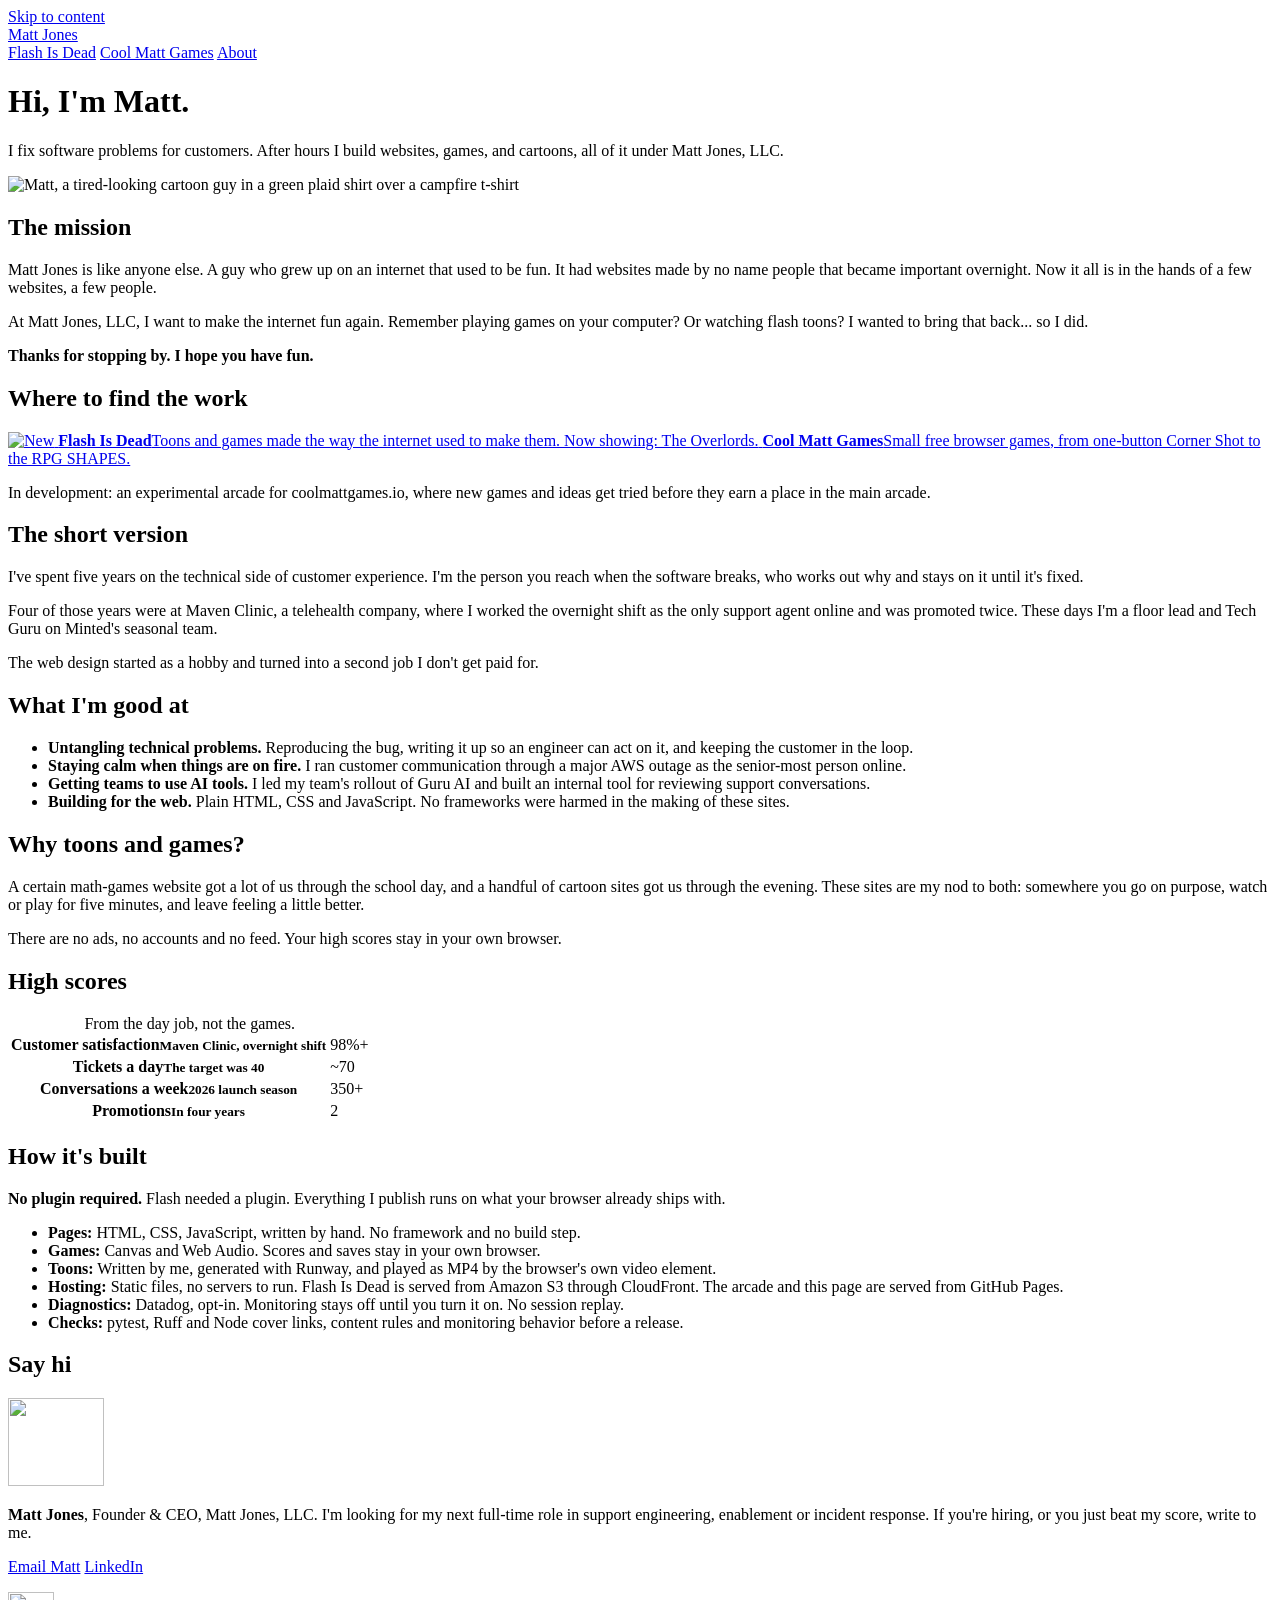
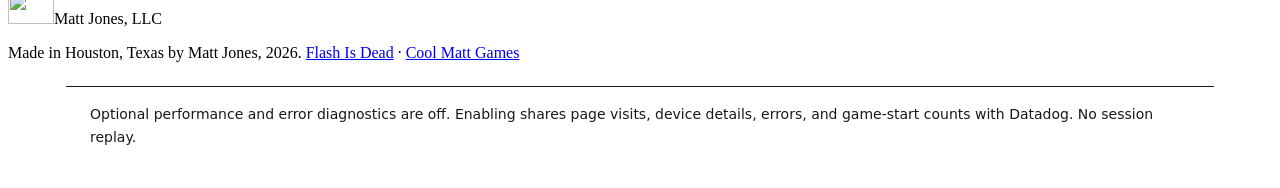
==== commit 2533f6d7: "Merge pull request #8 from Matt-Jones-LLC/about-hub" ====
--- a/site/index.html
+++ b/site/index.html
@@ -1,28 +1,181 @@
 <!doctype html>
 <html lang="en">
 <head>
-<meta charset="utf-8"><meta name="viewport" content="width=device-width, initial-scale=1">
-<title>Matt Jones, LLC | Independent software & interactive experiences</title>
-<meta name="description" content="Matt Jones, LLC is the company behind Flash Is Dead and Cool Matt Games. Original toons, browser games, and independent digital experiences.">
-<link rel="canonical" href="https://matt-jones.org/"><link rel="stylesheet" href="assets/company.css">
-<meta property="og:title" content="Matt Jones, LLC"><meta property="og:description" content="Original toons. Browser games. Independent experiences. Discover Flash Is Dead, from Matt Jones, LLC."><meta property="og:type" content="website"><meta property="og:url" content="https://matt-jones.org/">
-<script defer src="./assets/monitoring-config.js"></script>
-<script defer src="./assets/monitoring.js"></script>
-<link rel="icon" href="favicon.ico?v=20261124b" sizes="16x16 32x32 48x48">
-<link rel="icon" type="image/png" sizes="16x16" href="favicon-16x16.png?v=20261124b">
-<link rel="icon" type="image/png" sizes="32x32" href="favicon-32x32.png?v=20261124b">
+<meta charset="utf-8">
+<meta name="viewport" content="width=device-width, initial-scale=1, viewport-fit=cover">
+<title>About Matt | Matt Jones, LLC</title>
+<meta name="description" content="Matt Jones, LLC is the home of Flash Is Dead and Cool Matt Games. Matt Jones: five years in tech-facing customer experience, making web cartoons and browser games on the side.">
+<meta name="theme-color" content="#071a3d">
+<meta property="og:title" content="About Matt | Matt Jones, LLC">
+<meta property="og:description" content="The person and the company behind Flash Is Dead and Cool Matt Games.">
+<meta property="og:type" content="profile">
+<meta property="og:url" content="https://matt-jones.org/">
+<link rel="canonical" href="https://matt-jones.org/">
+<link rel="icon" href="/favicon.svg" type="image/svg+xml">
+<link rel="stylesheet" href="/assets/site.css">
+<link rel="stylesheet" href="/assets/hub.css">
+<script defer src="/assets/monitoring-config.js"></script>
+<script defer src="/assets/monitoring.js"></script>
 </head>
 <body>
 <a class="skip" href="#main">Skip to content</a>
-<header class="wrap"><a class="wordmark" href="./" aria-label="Matt Jones LLC home">MATT JONES<span>LLC</span></a><nav aria-label="Main navigation"><a href="#work">Our work</a><a href="#leadership">Leadership</a><a href="mailto:matt@matt-jones.org">Contact</a></nav></header>
-<main id="main">
-<section class="hero wrap"><p class="eyebrow">INDEPENDENT SOFTWARE & INTERACTIVE EXPERIENCES</p><h1>Good ideas deserve<br>to be <em>built well.</em></h1><div class="intro"><p>Matt Jones, LLC builds original digital experiences, from the toons and games of Flash Is Dead to the arcade at Cool Matt Games. We bring curiosity to what we make and care to how it works.</p><a class="button" href="https://flashisdead.com/">Explore Flash Is Dead</a></div><div class="architectural" aria-hidden="true"><span></span><span></span><span></span><span></span></div></section>
-<section class="work" id="work"><div class="wrap"><div class="section-heading"><p class="eyebrow">OUR WORK</p><h2>A place to play.<br>A place to explore.</h2></div><article class="project featured-project" aria-labelledby="flash-title">
-<div><span class="tag">FLASH IS DEAD</span><h3 id="flash-title">The internet used to be fun.<br>Let’s bring that back.</h3><p>Original toons and browser games, made with the spirit of the old web. Meet The Overlords, explore the arcade, and find something worth coming back for. No plugin, no ads, no sign-up, no feed.</p><a class="button" href="https://flashisdead.com/">Visit Flash Is Dead</a></div>
-<a class="toon-preview" href="https://flashisdead.com/toons/the-overlords/" aria-label="Watch The Overlords on Flash Is Dead"><img src="assets/flash-is-dead-overlords.jpg" alt="The cast of The Overlords, an original cartoon on Flash Is Dead" width="800" height="600" loading="lazy"><span>Watch The Overlords · The pilot</span></a>
-</article><article class="project"><div><span class="tag">COOL MATT GAMES</span><h3>Original games.<br>Made for the browser.</h3><p>Small, distinctive games you can open and play. Cool Matt Games is our home for finished releases—from the one-button timing of Corner Shot to the evolving world of SHAPES.</p><a class="text-link" href="https://coolmatt.games">Visit Cool Matt Games</a></div><div class="game-art" aria-hidden="true"><div class="circle"></div><div class="square"></div><div class="triangle"></div><span>ROOM TO PLAY.</span></div></article><article class="experiment"><div><span class="tag">IN DEVELOPMENT</span><h3>Room for the unexpected.</h3></div><p>Our experimental arcade is being developed for coolmattgames.io: a place to try new games, different visual worlds, and new ways of building for the web. Ideas can change here before they earn a place in the main arcade.</p></article></div></section>
-<section class="approach wrap"><p class="eyebrow">OUR APPROACH</p><div><h2>Curiosity starts the work.<br>Care carries it through.</h2><p>We believe useful software and memorable play share something important: respect for the person on the other side of the screen. We start with a clear idea, build something tangible, and keep improving it.</p><p>Experimentation has its own space. Finished experiences have theirs. That distinction gives us room to try something new while keeping our public releases focused.</p></div></section>
-<section id="leadership" class="leadership wrap"><div class="section-heading"><p class="eyebrow">LEADERSHIP</p><h2>The person behind the work.</h2></div><div class="people"><article><span class="monogram" aria-hidden="true">MJ</span><h3>Matt Jones</h3><p>Founder & CEO</p></article></div></section>
-<section class="contact"><div class="wrap"><p class="eyebrow">GET IN TOUCH</p><h2>Let’s start a conversation.</h2><a href="mailto:matt@matt-jones.org">matt@matt-jones.org</a></div></section>
-</main><footer class="wrap"><span>© 2026 Matt Jones, LLC</span><span>Independent thinking. Considered execution.</span><a href="https://flashisdead.com/">Flash Is Dead</a><a href="https://coolmatt.games">Cool Matt Games</a></footer>
-</body></html>
+<div class="sky-bubbles" aria-hidden="true"></div>
+
+<div class="page">
+  <header class="topbar">
+    <a class="brand" href="/"><span class="brand-orb" aria-hidden="true"></span>Matt Jones</a>
+    <nav class="nav" aria-label="Site">
+      <a href="https://flashisdead.com/">Flash Is Dead</a>
+      <a href="https://coolmatt.games/">Cool Matt Games</a>
+      <a href="/" aria-current="page">About</a>
+    </nav>
+  </header>
+
+  <main id="main">
+    <div class="masthead with-pal">
+      <div>
+        <h1 class="wordmark">Hi, I'm Matt.</h1>
+        <p class="tagline">I fix software problems for customers. After hours I build websites, games, and cartoons, all of it under Matt Jones, LLC.</p>
+      </div>
+      <div class="heroes">
+        <img class="hero-matt" src="/assets/cast/matt.webp" alt="Matt, a tired-looking cartoon guy in a green plaid shirt over a campfire t-shirt" width="190" height="600">
+      </div>
+    </div>
+
+    <div class="desk">
+      <section class="win" aria-labelledby="mission-title">
+        <div class="win-bar">
+          <h2 id="mission-title">The mission</h2>
+          <span class="win-dots" aria-hidden="true"><i></i><i></i><i></i></span>
+        </div>
+        <div class="win-body">
+          <p>Matt Jones is like anyone else. A guy who grew up on an internet that used to be fun. It had websites made by no name people that became important overnight. Now it all is in the hands of a few websites, a few people.</p>
+          <p>At Matt Jones, LLC, I want to make the internet fun again. Remember playing games on your computer? Or watching flash toons? I wanted to bring that back... so I did.</p>
+          <p><strong>Thanks for stopping by. I hope you have fun.</strong></p>
+        </div>
+      </section>
+
+      <section class="win" aria-labelledby="work-title" id="work">
+        <div class="win-bar">
+          <h2 id="work-title">Where to find the work</h2>
+          <span class="win-dots" aria-hidden="true"><i></i><i></i><i></i></span>
+        </div>
+        <div class="win-body">
+          <div class="shelf">
+            <a class="cart is-new" href="https://flashisdead.com/" id="flash-is-dead">
+              <picture class="cart-new"><source media="(prefers-reduced-motion: reduce)" srcset="/assets/gifs/new-badge.png"><img class="gif" src="/assets/gifs/new-badge.gif" alt="New" width="64" height="64"></picture>
+              <span class="cart-art toon" aria-hidden="true"></span>
+              <span><strong>Flash Is Dead</strong><span>Toons and games made the way the internet used to make them. Now showing: The Overlords.</span></span>
+            </a>
+            <a class="cart" href="https://coolmatt.games/">
+              <span class="cart-art corner" aria-hidden="true"></span>
+              <span><strong>Cool Matt Games</strong><span>Small free browser games, from one-button Corner Shot to the RPG SHAPES.</span></span>
+            </a>
+          </div>
+          <p class="fine">In development: an experimental arcade for coolmattgames.io, where new games and ideas get tried before they earn a place in the main arcade.</p>
+        </div>
+      </section>
+
+      <div class="stack">
+        <section class="win" aria-labelledby="short-title">
+          <div class="win-bar">
+            <h2 id="short-title">The short version</h2>
+            <span class="win-dots" aria-hidden="true"><i></i><i></i><i></i></span>
+          </div>
+          <div class="win-body">
+            <p>I've spent five years on the technical side of customer experience. I'm the person you reach when the software breaks, who works out why and stays on it until it's fixed.</p>
+            <p>Four of those years were at Maven Clinic, a telehealth company, where I worked the overnight shift as the only support agent online and was promoted twice. These days I'm a floor lead and Tech Guru on Minted's seasonal team.</p>
+            <p>The web design started as a hobby and turned into a second job I don't get paid for.</p>
+          </div>
+        </section>
+
+        <section class="win" aria-labelledby="good-title">
+          <div class="win-bar">
+            <h2 id="good-title">What I'm good at</h2>
+            <span class="win-dots" aria-hidden="true"><i></i><i></i><i></i></span>
+          </div>
+          <div class="win-body">
+            <ul class="plain-list">
+              <li><strong>Untangling technical problems.</strong> Reproducing the bug, writing it up so an engineer can act on it, and keeping the customer in the loop.</li>
+              <li><strong>Staying calm when things are on fire.</strong> I ran customer communication through a major AWS outage as the senior-most person online.</li>
+              <li><strong>Getting teams to use AI tools.</strong> I led my team's rollout of Guru AI and built an internal tool for reviewing support conversations.</li>
+              <li><strong>Building for the web.</strong> Plain HTML, CSS and JavaScript. No frameworks were harmed in the making of these sites.</li>
+            </ul>
+          </div>
+        </section>
+
+        <section class="win" aria-labelledby="why-title">
+          <div class="win-bar">
+            <h2 id="why-title">Why toons and games?</h2>
+            <span class="win-dots" aria-hidden="true"><i></i><i></i><i></i></span>
+          </div>
+          <div class="win-body">
+            <p>A certain math-games website got a lot of us through the school day, and a handful of cartoon sites got us through the evening. These sites are my nod to both: somewhere you go on purpose, watch or play for five minutes, and leave feeling a little better.</p>
+            <p>There are no ads, no accounts and no feed. Your high scores stay in your own browser.</p>
+          </div>
+        </section>
+      </div>
+
+      <div class="stack">
+        <section class="win" aria-labelledby="scores-title">
+          <div class="win-bar">
+            <h2 id="scores-title">High scores</h2>
+            <span class="win-dots" aria-hidden="true"><i></i><i></i><i></i></span>
+          </div>
+          <div class="win-body">
+            <table class="scores">
+              <caption>From the day job, not the games.</caption>
+              <tbody>
+                <tr><th scope="row">Customer satisfaction<small>Maven Clinic, overnight shift</small></th><td><span class="lcd">98%+</span></td></tr>
+                <tr><th scope="row">Tickets a day<small>The target was 40</small></th><td><span class="lcd">~70</span></td></tr>
+                <tr><th scope="row">Conversations a week<small>2026 launch season</small></th><td><span class="lcd">350+</span></td></tr>
+                <tr><th scope="row">Promotions<small>In four years</small></th><td><span class="lcd">2</span></td></tr>
+              </tbody>
+            </table>
+          </div>
+        </section>
+
+        <section class="win" aria-labelledby="stack-title" id="stack">
+          <div class="win-bar">
+            <h2 id="stack-title">How it's built</h2>
+            <span class="win-dots" aria-hidden="true"><i></i><i></i><i></i></span>
+          </div>
+          <div class="win-body">
+            <p><strong>No plugin required.</strong> Flash needed a plugin. Everything I publish runs on what your browser already ships with.</p>
+            <ul class="plain-list">
+              <li><strong>Pages:</strong> HTML, CSS, JavaScript, written by hand. No framework and no build step.</li>
+              <li><strong>Games:</strong> Canvas and Web Audio. Scores and saves stay in your own browser.</li>
+              <li><strong>Toons:</strong> Written by me, generated with Runway, and played as MP4 by the browser's own video element.</li>
+              <li><strong>Hosting:</strong> Static files, no servers to run. Flash Is Dead is served from Amazon S3 through CloudFront. The arcade and this page are served from GitHub Pages.</li>
+              <li><strong>Diagnostics:</strong> Datadog, opt-in. Monitoring stays off until you turn it on. No session replay.</li>
+              <li><strong>Checks:</strong> pytest, Ruff and Node cover links, content rules and monitoring behavior before a release.</li>
+            </ul>
+          </div>
+        </section>
+
+        <section class="win" aria-labelledby="hi-title" id="leadership">
+          <div class="win-bar">
+            <h2 id="hi-title">Say hi</h2>
+            <span class="win-dots" aria-hidden="true"><i></i><i></i><i></i></span>
+          </div>
+          <div class="win-body">
+            <div class="who"><picture><source media="(prefers-reduced-motion: reduce)" srcset="/assets/gifs/mail.png"><img class="gif" src="/assets/gifs/mail.gif" alt="" width="96" height="88"></picture><p><strong>Matt Jones</strong>, Founder &amp; CEO, Matt Jones, LLC. I'm looking for my next full-time role in support engineering, enablement or incident response. If you're hiring, or you just beat my score, write to me.</p></div>
+            <div class="btn-row">
+              <a class="btn" href="mailto:matt@matt-jones.org">Email Matt</a>
+              <a class="btn btn-quiet" href="https://www.linkedin.com/in/mattjoneshtx" rel="noopener">LinkedIn</a>
+            </div>
+          </div>
+        </section>
+      </div>
+    </div>
+  </main>
+
+  <footer class="status">
+    <p><picture><source media="(prefers-reduced-motion: reduce)" srcset="/assets/gifs/equalizer.png"><img class="gif" src="/assets/gifs/equalizer.gif" alt="" width="46" height="32"></picture>Matt Jones, LLC</p>
+    <p>Made in Houston, Texas by Matt Jones, 2026. <a href="https://flashisdead.com/">Flash Is Dead</a> &middot; <a href="https://coolmatt.games/">Cool Matt Games</a></p>
+  </footer>
+</div>
+
+<script src="/assets/site.js"></script>
+</body>
+</html>
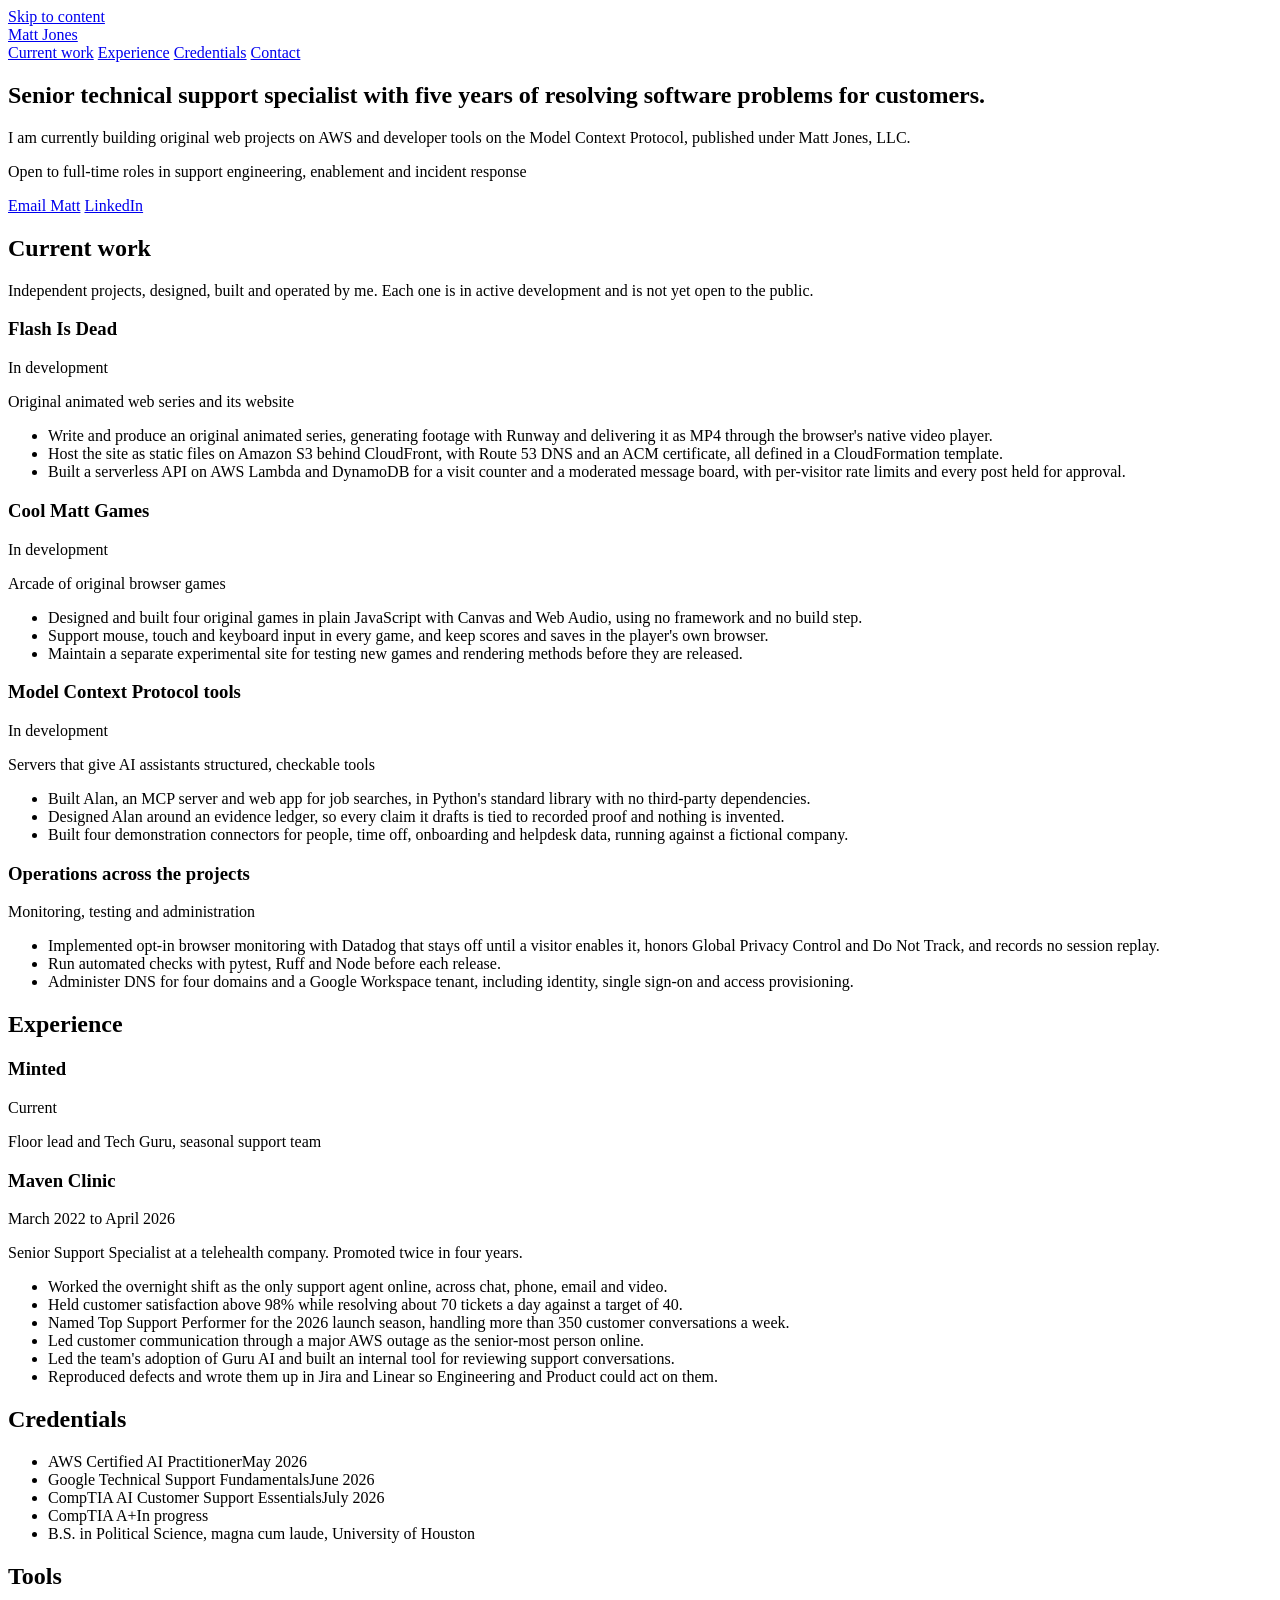
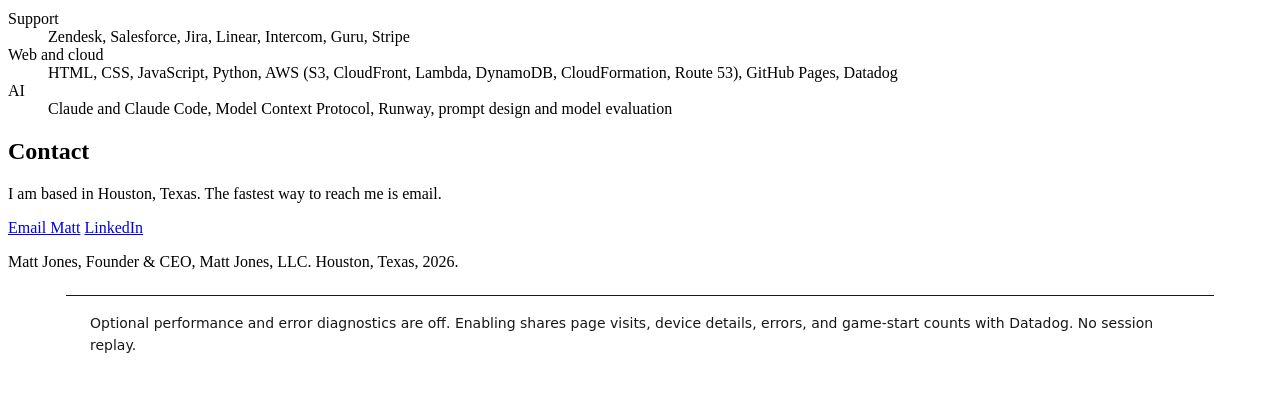
==== commit b2818452: "Rebuild matt-jones.org as a professional page about current work The arcade, the lab and Flash Is De" ====
--- a/site/index.html
+++ b/site/index.html
@@ -3,179 +3,172 @@
 <head>
 <meta charset="utf-8">
 <meta name="viewport" content="width=device-width, initial-scale=1, viewport-fit=cover">
-<title>About Matt | Matt Jones, LLC</title>
-<meta name="description" content="Matt Jones, LLC is the home of Flash Is Dead and Cool Matt Games. Matt Jones: five years in tech-facing customer experience, making web cartoons and browser games on the side.">
-<meta name="theme-color" content="#071a3d">
-<meta property="og:title" content="About Matt | Matt Jones, LLC">
-<meta property="og:description" content="The person and the company behind Flash Is Dead and Cool Matt Games.">
+<title>Matt Jones | Technical support and current work</title>
+<meta name="description" content="Matt Jones is a senior technical support specialist in Houston, Texas, with five years in customer-facing software support. This page describes his current independent work on AWS, the web and the Model Context Protocol.">
+<meta name="theme-color" content="#f3f5f8" media="(prefers-color-scheme: light)">
+<meta name="theme-color" content="#0c1424" media="(prefers-color-scheme: dark)">
+<meta property="og:title" content="Matt Jones | Technical support and current work">
+<meta property="og:description" content="Senior technical support specialist. Current independent work on AWS, the web and the Model Context Protocol.">
 <meta property="og:type" content="profile">
 <meta property="og:url" content="https://matt-jones.org/">
 <link rel="canonical" href="https://matt-jones.org/">
-<link rel="icon" href="/favicon.svg" type="image/svg+xml">
-<link rel="stylesheet" href="/assets/site.css">
-<link rel="stylesheet" href="/assets/hub.css">
+<link rel="icon" href="/favicon.ico?v=20261124d" sizes="16x16 32x32 48x48">
+<link rel="icon" type="image/png" sizes="16x16" href="/favicon-16x16.png?v=20261124d">
+<link rel="icon" type="image/png" sizes="32x32" href="/favicon-32x32.png?v=20261124d">
+<link rel="stylesheet" href="/assets/main.css">
 <script defer src="/assets/monitoring-config.js"></script>
 <script defer src="/assets/monitoring.js"></script>
 </head>
 <body>
 <a class="skip" href="#main">Skip to content</a>
-<div class="sky-bubbles" aria-hidden="true"></div>
 
-<div class="page">
-  <header class="topbar">
-    <a class="brand" href="/"><span class="brand-orb" aria-hidden="true"></span>Matt Jones</a>
-    <nav class="nav" aria-label="Site">
-      <a href="https://flashisdead.com/">Flash Is Dead</a>
-      <a href="https://coolmatt.games/">Cool Matt Games</a>
-      <a href="/" aria-current="page">About</a>
+<div class="wrap">
+  <header class="top">
+    <a class="name" href="/">Matt Jones</a>
+    <nav aria-label="Sections">
+      <a href="#work">Current work</a>
+      <a href="#experience">Experience</a>
+      <a href="#credentials">Credentials</a>
+      <a href="#contact">Contact</a>
     </nav>
   </header>
 
   <main id="main">
-    <div class="masthead with-pal">
+    <section class="lead" aria-labelledby="lead-title">
+      <h1 id="lead-title">Senior technical support specialist with five years of resolving software problems for customers.</h1>
+      <p class="now">I am currently building original web projects on AWS and developer tools on the Model Context Protocol, published under Matt Jones, LLC.</p>
+      <p class="open">Open to full-time roles in support engineering, enablement and incident response</p>
+      <div class="actions">
+        <a class="btn primary" href="mailto:matt@matt-jones.org">Email Matt</a>
+        <a class="btn" href="https://www.linkedin.com/in/mattjoneshtx" rel="noopener">LinkedIn</a>
+      </div>
+    </section>
+
+    <section class="row" id="work" aria-labelledby="work-title">
+      <h2 id="work-title">Current work</h2>
       <div>
-        <h1 class="wordmark">Hi, I'm Matt.</h1>
-        <p class="tagline">I fix software problems for customers. After hours I build websites, games, and cartoons, all of it under Matt Jones, LLC.</p>
+        <p class="note">Independent projects, designed, built and operated by me. Each one is in active development and is not yet open to the public.</p>
+
+        <article class="entry" id="flash-is-dead">
+          <div class="entry-head">
+            <h3>Flash Is Dead</h3>
+            <span class="status">In development</span>
+          </div>
+          <p class="what">Original animated web series and its website</p>
+          <ul>
+            <li>Write and produce an original animated series, generating footage with Runway and delivering it as MP4 through the browser's native video player.</li>
+            <li>Host the site as static files on Amazon S3 behind CloudFront, with Route 53 DNS and an ACM certificate, all defined in a CloudFormation template.</li>
+            <li>Built a serverless API on AWS Lambda and DynamoDB for a visit counter and a moderated message board, with per-visitor rate limits and every post held for approval.</li>
+          </ul>
+        </article>
+
+        <article class="entry" id="games">
+          <div class="entry-head">
+            <h3>Cool Matt Games</h3>
+            <span class="status">In development</span>
+          </div>
+          <p class="what">Arcade of original browser games</p>
+          <ul>
+            <li>Designed and built four original games in plain JavaScript with Canvas and Web Audio, using no framework and no build step.</li>
+            <li>Support mouse, touch and keyboard input in every game, and keep scores and saves in the player's own browser.</li>
+            <li>Maintain a separate experimental site for testing new games and rendering methods before they are released.</li>
+          </ul>
+        </article>
+
+        <article class="entry" id="mcp">
+          <div class="entry-head">
+            <h3>Model Context Protocol tools</h3>
+            <span class="status">In development</span>
+          </div>
+          <p class="what">Servers that give AI assistants structured, checkable tools</p>
+          <ul>
+            <li>Built Alan, an MCP server and web app for job searches, in Python's standard library with no third-party dependencies.</li>
+            <li>Designed Alan around an evidence ledger, so every claim it drafts is tied to recorded proof and nothing is invented.</li>
+            <li>Built four demonstration connectors for people, time off, onboarding and helpdesk data, running against a fictional company.</li>
+          </ul>
+        </article>
+
+        <article class="entry" id="stack">
+          <div class="entry-head">
+            <h3>Operations across the projects</h3>
+          </div>
+          <p class="what">Monitoring, testing and administration</p>
+          <ul>
+            <li>Implemented opt-in browser monitoring with Datadog that stays off until a visitor enables it, honors Global Privacy Control and Do Not Track, and records no session replay.</li>
+            <li>Run automated checks with pytest, Ruff and Node before each release.</li>
+            <li>Administer DNS for four domains and a Google Workspace tenant, including identity, single sign-on and access provisioning.</li>
+          </ul>
+        </article>
       </div>
-      <div class="heroes">
-        <img class="hero-matt" src="/assets/cast/matt.webp" alt="Matt, a tired-looking cartoon guy in a green plaid shirt over a campfire t-shirt" width="190" height="600">
+    </section>
+
+    <section class="row" id="experience" aria-labelledby="experience-title">
+      <h2 id="experience-title">Experience</h2>
+      <div>
+        <article class="entry">
+          <div class="entry-head">
+            <h3>Minted</h3>
+            <span class="dates">Current</span>
+          </div>
+          <p class="what">Floor lead and Tech Guru, seasonal support team</p>
+        </article>
+
+        <article class="entry">
+          <div class="entry-head">
+            <h3>Maven Clinic</h3>
+            <span class="dates">March 2022 to April 2026</span>
+          </div>
+          <p class="what">Senior Support Specialist at a telehealth company. Promoted twice in four years.</p>
+          <ul>
+            <li>Worked the overnight shift as the only support agent online, across chat, phone, email and video.</li>
+            <li>Held customer satisfaction above 98% while resolving about 70 tickets a day against a target of 40.</li>
+            <li>Named Top Support Performer for the 2026 launch season, handling more than 350 customer conversations a week.</li>
+            <li>Led customer communication through a major AWS outage as the senior-most person online.</li>
+            <li>Led the team's adoption of Guru AI and built an internal tool for reviewing support conversations.</li>
+            <li>Reproduced defects and wrote them up in Jira and Linear so Engineering and Product could act on them.</li>
+          </ul>
+        </article>
       </div>
-    </div>
+    </section>
 
-    <div class="desk">
-      <section class="win" aria-labelledby="mission-title">
-        <div class="win-bar">
-          <h2 id="mission-title">The mission</h2>
-          <span class="win-dots" aria-hidden="true"><i></i><i></i><i></i></span>
+    <section class="row" id="credentials" aria-labelledby="credentials-title">
+      <h2 id="credentials-title">Credentials</h2>
+      <ul class="plain">
+        <li><span>AWS Certified AI Practitioner</span><span class="dates">May 2026</span></li>
+        <li><span>Google Technical Support Fundamentals</span><span class="dates">June 2026</span></li>
+        <li><span>CompTIA AI Customer Support Essentials</span><span class="dates">July 2026</span></li>
+        <li><span>CompTIA A+</span><span class="dates">In progress</span></li>
+        <li><span>B.S. in Political Science, magna cum laude, University of Houston</span></li>
+      </ul>
+    </section>
+
+    <section class="row" id="tools" aria-labelledby="tools-title">
+      <h2 id="tools-title">Tools</h2>
+      <dl class="tools">
+        <dt>Support</dt>
+        <dd>Zendesk, Salesforce, Jira, Linear, Intercom, Guru, Stripe</dd>
+        <dt>Web and cloud</dt>
+        <dd>HTML, CSS, JavaScript, Python, AWS (S3, CloudFront, Lambda, DynamoDB, CloudFormation, Route 53), GitHub Pages, Datadog</dd>
+        <dt>AI</dt>
+        <dd>Claude and Claude Code, Model Context Protocol, Runway, prompt design and model evaluation</dd>
+      </dl>
+    </section>
+
+    <section class="row" id="contact" aria-labelledby="contact-title">
+      <h2 id="contact-title">Contact</h2>
+      <div>
+        <p class="note">I am based in Houston, Texas. The fastest way to reach me is email.</p>
+        <div class="actions">
+          <a class="btn primary" href="mailto:matt@matt-jones.org">Email Matt</a>
+          <a class="btn" href="https://www.linkedin.com/in/mattjoneshtx" rel="noopener">LinkedIn</a>
         </div>
-        <div class="win-body">
-          <p>Matt Jones is like anyone else. A guy who grew up on an internet that used to be fun. It had websites made by no name people that became important overnight. Now it all is in the hands of a few websites, a few people.</p>
-          <p>At Matt Jones, LLC, I want to make the internet fun again. Remember playing games on your computer? Or watching flash toons? I wanted to bring that back... so I did.</p>
-          <p><strong>Thanks for stopping by. I hope you have fun.</strong></p>
-        </div>
-      </section>
-
-      <section class="win" aria-labelledby="work-title" id="work">
-        <div class="win-bar">
-          <h2 id="work-title">Where to find the work</h2>
-          <span class="win-dots" aria-hidden="true"><i></i><i></i><i></i></span>
-        </div>
-        <div class="win-body">
-          <div class="shelf">
-            <a class="cart is-new" href="https://flashisdead.com/" id="flash-is-dead">
-              <picture class="cart-new"><source media="(prefers-reduced-motion: reduce)" srcset="/assets/gifs/new-badge.png"><img class="gif" src="/assets/gifs/new-badge.gif" alt="New" width="64" height="64"></picture>
-              <span class="cart-art toon" aria-hidden="true"></span>
-              <span><strong>Flash Is Dead</strong><span>Toons and games made the way the internet used to make them. Now showing: The Overlords.</span></span>
-            </a>
-            <a class="cart" href="https://coolmatt.games/">
-              <span class="cart-art corner" aria-hidden="true"></span>
-              <span><strong>Cool Matt Games</strong><span>Small free browser games, from one-button Corner Shot to the RPG SHAPES.</span></span>
-            </a>
-          </div>
-          <p class="fine">In development: an experimental arcade for coolmattgames.io, where new games and ideas get tried before they earn a place in the main arcade.</p>
-        </div>
-      </section>
-
-      <div class="stack">
-        <section class="win" aria-labelledby="short-title">
-          <div class="win-bar">
-            <h2 id="short-title">The short version</h2>
-            <span class="win-dots" aria-hidden="true"><i></i><i></i><i></i></span>
-          </div>
-          <div class="win-body">
-            <p>I've spent five years on the technical side of customer experience. I'm the person you reach when the software breaks, who works out why and stays on it until it's fixed.</p>
-            <p>Four of those years were at Maven Clinic, a telehealth company, where I worked the overnight shift as the only support agent online and was promoted twice. These days I'm a floor lead and Tech Guru on Minted's seasonal team.</p>
-            <p>The web design started as a hobby and turned into a second job I don't get paid for.</p>
-          </div>
-        </section>
-
-        <section class="win" aria-labelledby="good-title">
-          <div class="win-bar">
-            <h2 id="good-title">What I'm good at</h2>
-            <span class="win-dots" aria-hidden="true"><i></i><i></i><i></i></span>
-          </div>
-          <div class="win-body">
-            <ul class="plain-list">
-              <li><strong>Untangling technical problems.</strong> Reproducing the bug, writing it up so an engineer can act on it, and keeping the customer in the loop.</li>
-              <li><strong>Staying calm when things are on fire.</strong> I ran customer communication through a major AWS outage as the senior-most person online.</li>
-              <li><strong>Getting teams to use AI tools.</strong> I led my team's rollout of Guru AI and built an internal tool for reviewing support conversations.</li>
-              <li><strong>Building for the web.</strong> Plain HTML, CSS and JavaScript. No frameworks were harmed in the making of these sites.</li>
-            </ul>
-          </div>
-        </section>
-
-        <section class="win" aria-labelledby="why-title">
-          <div class="win-bar">
-            <h2 id="why-title">Why toons and games?</h2>
-            <span class="win-dots" aria-hidden="true"><i></i><i></i><i></i></span>
-          </div>
-          <div class="win-body">
-            <p>A certain math-games website got a lot of us through the school day, and a handful of cartoon sites got us through the evening. These sites are my nod to both: somewhere you go on purpose, watch or play for five minutes, and leave feeling a little better.</p>
-            <p>There are no ads, no accounts and no feed. Your high scores stay in your own browser.</p>
-          </div>
-        </section>
       </div>
-
-      <div class="stack">
-        <section class="win" aria-labelledby="scores-title">
-          <div class="win-bar">
-            <h2 id="scores-title">High scores</h2>
-            <span class="win-dots" aria-hidden="true"><i></i><i></i><i></i></span>
-          </div>
-          <div class="win-body">
-            <table class="scores">
-              <caption>From the day job, not the games.</caption>
-              <tbody>
-                <tr><th scope="row">Customer satisfaction<small>Maven Clinic, overnight shift</small></th><td><span class="lcd">98%+</span></td></tr>
-                <tr><th scope="row">Tickets a day<small>The target was 40</small></th><td><span class="lcd">~70</span></td></tr>
-                <tr><th scope="row">Conversations a week<small>2026 launch season</small></th><td><span class="lcd">350+</span></td></tr>
-                <tr><th scope="row">Promotions<small>In four years</small></th><td><span class="lcd">2</span></td></tr>
-              </tbody>
-            </table>
-          </div>
-        </section>
-
-        <section class="win" aria-labelledby="stack-title" id="stack">
-          <div class="win-bar">
-            <h2 id="stack-title">How it's built</h2>
-            <span class="win-dots" aria-hidden="true"><i></i><i></i><i></i></span>
-          </div>
-          <div class="win-body">
-            <p><strong>No plugin required.</strong> Flash needed a plugin. Everything I publish runs on what your browser already ships with.</p>
-            <ul class="plain-list">
-              <li><strong>Pages:</strong> HTML, CSS, JavaScript, written by hand. No framework and no build step.</li>
-              <li><strong>Games:</strong> Canvas and Web Audio. Scores and saves stay in your own browser.</li>
-              <li><strong>Toons:</strong> Written by me, generated with Runway, and played as MP4 by the browser's own video element.</li>
-              <li><strong>Hosting:</strong> Static files, no servers to run. Flash Is Dead is served from Amazon S3 through CloudFront. The arcade and this page are served from GitHub Pages.</li>
-              <li><strong>Diagnostics:</strong> Datadog, opt-in. Monitoring stays off until you turn it on. No session replay.</li>
-              <li><strong>Checks:</strong> pytest, Ruff and Node cover links, content rules and monitoring behavior before a release.</li>
-            </ul>
-          </div>
-        </section>
-
-        <section class="win" aria-labelledby="hi-title" id="leadership">
-          <div class="win-bar">
-            <h2 id="hi-title">Say hi</h2>
-            <span class="win-dots" aria-hidden="true"><i></i><i></i><i></i></span>
-          </div>
-          <div class="win-body">
-            <div class="who"><picture><source media="(prefers-reduced-motion: reduce)" srcset="/assets/gifs/mail.png"><img class="gif" src="/assets/gifs/mail.gif" alt="" width="96" height="88"></picture><p><strong>Matt Jones</strong>, Founder &amp; CEO, Matt Jones, LLC. I'm looking for my next full-time role in support engineering, enablement or incident response. If you're hiring, or you just beat my score, write to me.</p></div>
-            <div class="btn-row">
-              <a class="btn" href="mailto:matt@matt-jones.org">Email Matt</a>
-              <a class="btn btn-quiet" href="https://www.linkedin.com/in/mattjoneshtx" rel="noopener">LinkedIn</a>
-            </div>
-          </div>
-        </section>
-      </div>
-    </div>
+    </section>
   </main>
 
-  <footer class="status">
-    <p><picture><source media="(prefers-reduced-motion: reduce)" srcset="/assets/gifs/equalizer.png"><img class="gif" src="/assets/gifs/equalizer.gif" alt="" width="46" height="32"></picture>Matt Jones, LLC</p>
-    <p>Made in Houston, Texas by Matt Jones, 2026. <a href="https://flashisdead.com/">Flash Is Dead</a> &middot; <a href="https://coolmatt.games/">Cool Matt Games</a></p>
+  <footer class="foot">
+    <p>Matt Jones, Founder &amp; CEO, Matt Jones, LLC. Houston, Texas, 2026.</p>
   </footer>
 </div>
-
-<script src="/assets/site.js"></script>
 </body>
 </html>
